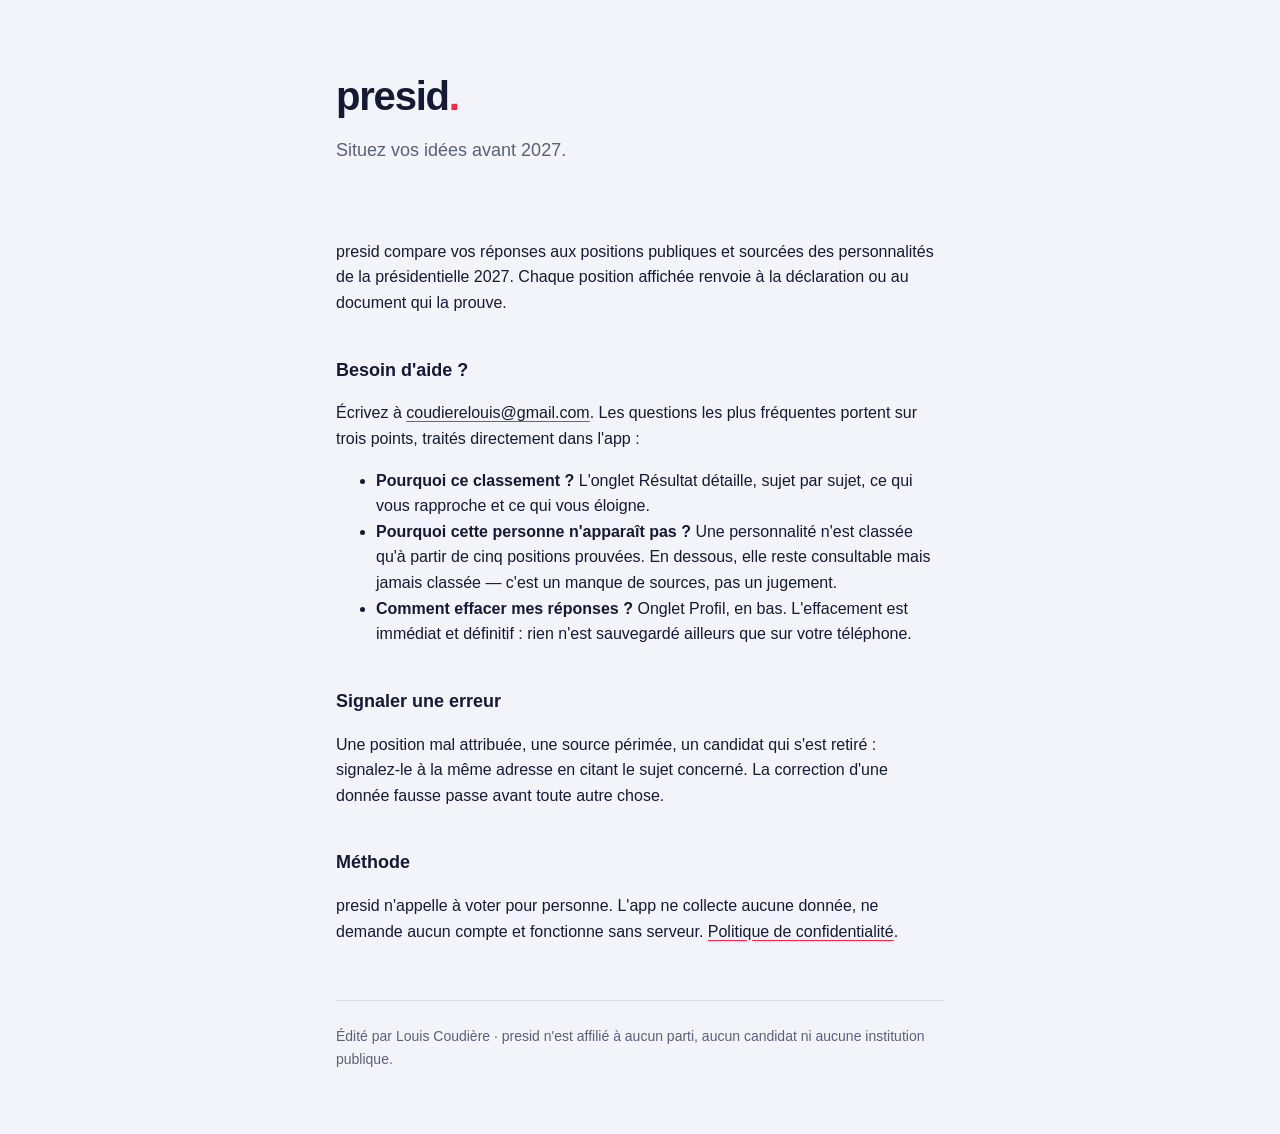
==== index.html @ 57a98f8f "site: page d'assistance et politique de confidentialité de presid" ====
<!doctype html>
<html lang="fr">
<head>
<meta charset="utf-8">
<meta name="viewport" content="width=device-width, initial-scale=1">
<title>presid — assistance</title>
<meta name="description" content="Assistance de l'application presid : situez vos idées avant la présidentielle 2027.">
<style>
  :root { --fond:#F2F4F9; --encre:#141A33; --accent:#FF2447; --gris:#5A6079; }
  * { box-sizing:border-box; }
  body { margin:0; padding:0 1.25rem 4rem; background:var(--fond); color:var(--encre);
         font:16px/1.6 -apple-system,BlinkMacSystemFont,"Segoe UI",Roboto,sans-serif; }
  main { max-width:38rem; margin:0 auto; }
  header { padding:4rem 0 2.5rem; }
  .marque { font-size:2.5rem; font-weight:800; letter-spacing:-.03em; }
  .marque span { color:var(--accent); }
  .accroche { color:var(--gris); font-size:1.125rem; margin-top:.5rem; }
  h2 { font-size:1.125rem; margin:2.5rem 0 .5rem; }
  a { color:var(--encre); text-decoration-color:var(--accent); text-underline-offset:3px; }
  footer { margin-top:3.5rem; padding-top:1.5rem; border-top:1px solid #D8DCE8;
           color:var(--gris); font-size:.875rem; }
  @media (prefers-color-scheme:dark) {
    :root { --fond:#0E1226; --encre:#F2F4F9; --accent:#FF3D5C; --gris:#9AA1BC; }
    footer { border-top-color:#242A45; }
    a { color:var(--encre); }
  }
</style>
</head>
<body>
<main>
  <header>
    <div class="marque">presid<span>.</span></div>
    <p class="accroche">Situez vos idées avant 2027.</p>
  </header>

  <p>presid compare vos réponses aux positions publiques et sourcées des
  personnalités de la présidentielle 2027. Chaque position affichée renvoie à
  la déclaration ou au document qui la prouve.</p>

  <h2>Besoin d'aide ?</h2>
  <p>Écrivez à <a href="mailto:coudierelouis@gmail.com">coudierelouis@gmail.com</a>.
  Les questions les plus fréquentes portent sur trois points, traités
  directement dans l'app :</p>
  <ul>
    <li><strong>Pourquoi ce classement ?</strong> L'onglet Résultat détaille,
      sujet par sujet, ce qui vous rapproche et ce qui vous éloigne.</li>
    <li><strong>Pourquoi cette personne n'apparaît pas ?</strong> Une
      personnalité n'est classée qu'à partir de cinq positions prouvées. En
      dessous, elle reste consultable mais jamais classée — c'est un manque de
      sources, pas un jugement.</li>
    <li><strong>Comment effacer mes réponses ?</strong> Onglet Profil, en bas.
      L'effacement est immédiat et définitif : rien n'est sauvegardé ailleurs
      que sur votre téléphone.</li>
  </ul>

  <h2>Signaler une erreur</h2>
  <p>Une position mal attribuée, une source périmée, un candidat qui s'est
  retiré : signalez-le à la même adresse en citant le sujet concerné. La
  correction d'une donnée fausse passe avant toute autre chose.</p>

  <h2>Méthode</h2>
  <p>presid n'appelle à voter pour personne. L'app ne collecte aucune donnée,
  ne demande aucun compte et fonctionne sans serveur.
  <a href="confidentialite.html">Politique de confidentialité</a>.</p>

  <footer>
    Édité par Louis Coudière · presid n'est affilié à aucun parti, aucun
    candidat ni aucune institution publique.
  </footer>
</main>
</body>
</html>
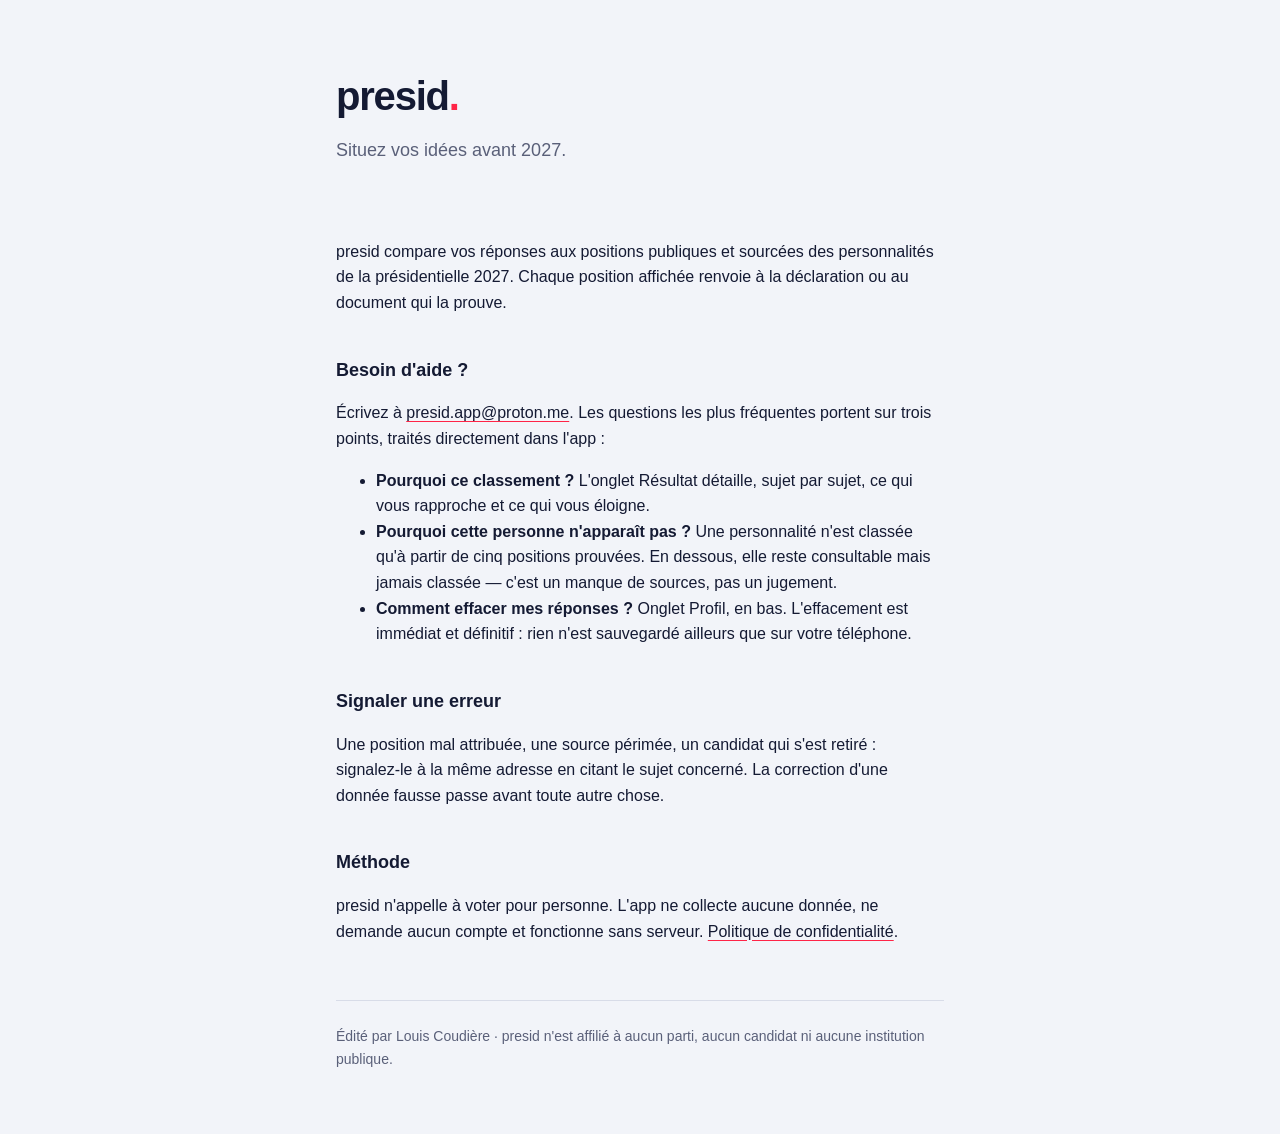
==== commit b22590bb: "site: adresse de contact dédiée" ====
--- a/index.html
+++ b/index.html
@@ -38,7 +38,7 @@
   la déclaration ou au document qui la prouve.</p>
 
   <h2>Besoin d'aide ?</h2>
-  <p>Écrivez à <a href="mailto:coudierelouis@gmail.com">coudierelouis@gmail.com</a>.
+  <p>Écrivez à <a href="mailto:presid.app@proton.me">presid.app@proton.me</a>.
   Les questions les plus fréquentes portent sur trois points, traités
   directement dans l'app :</p>
   <ul>
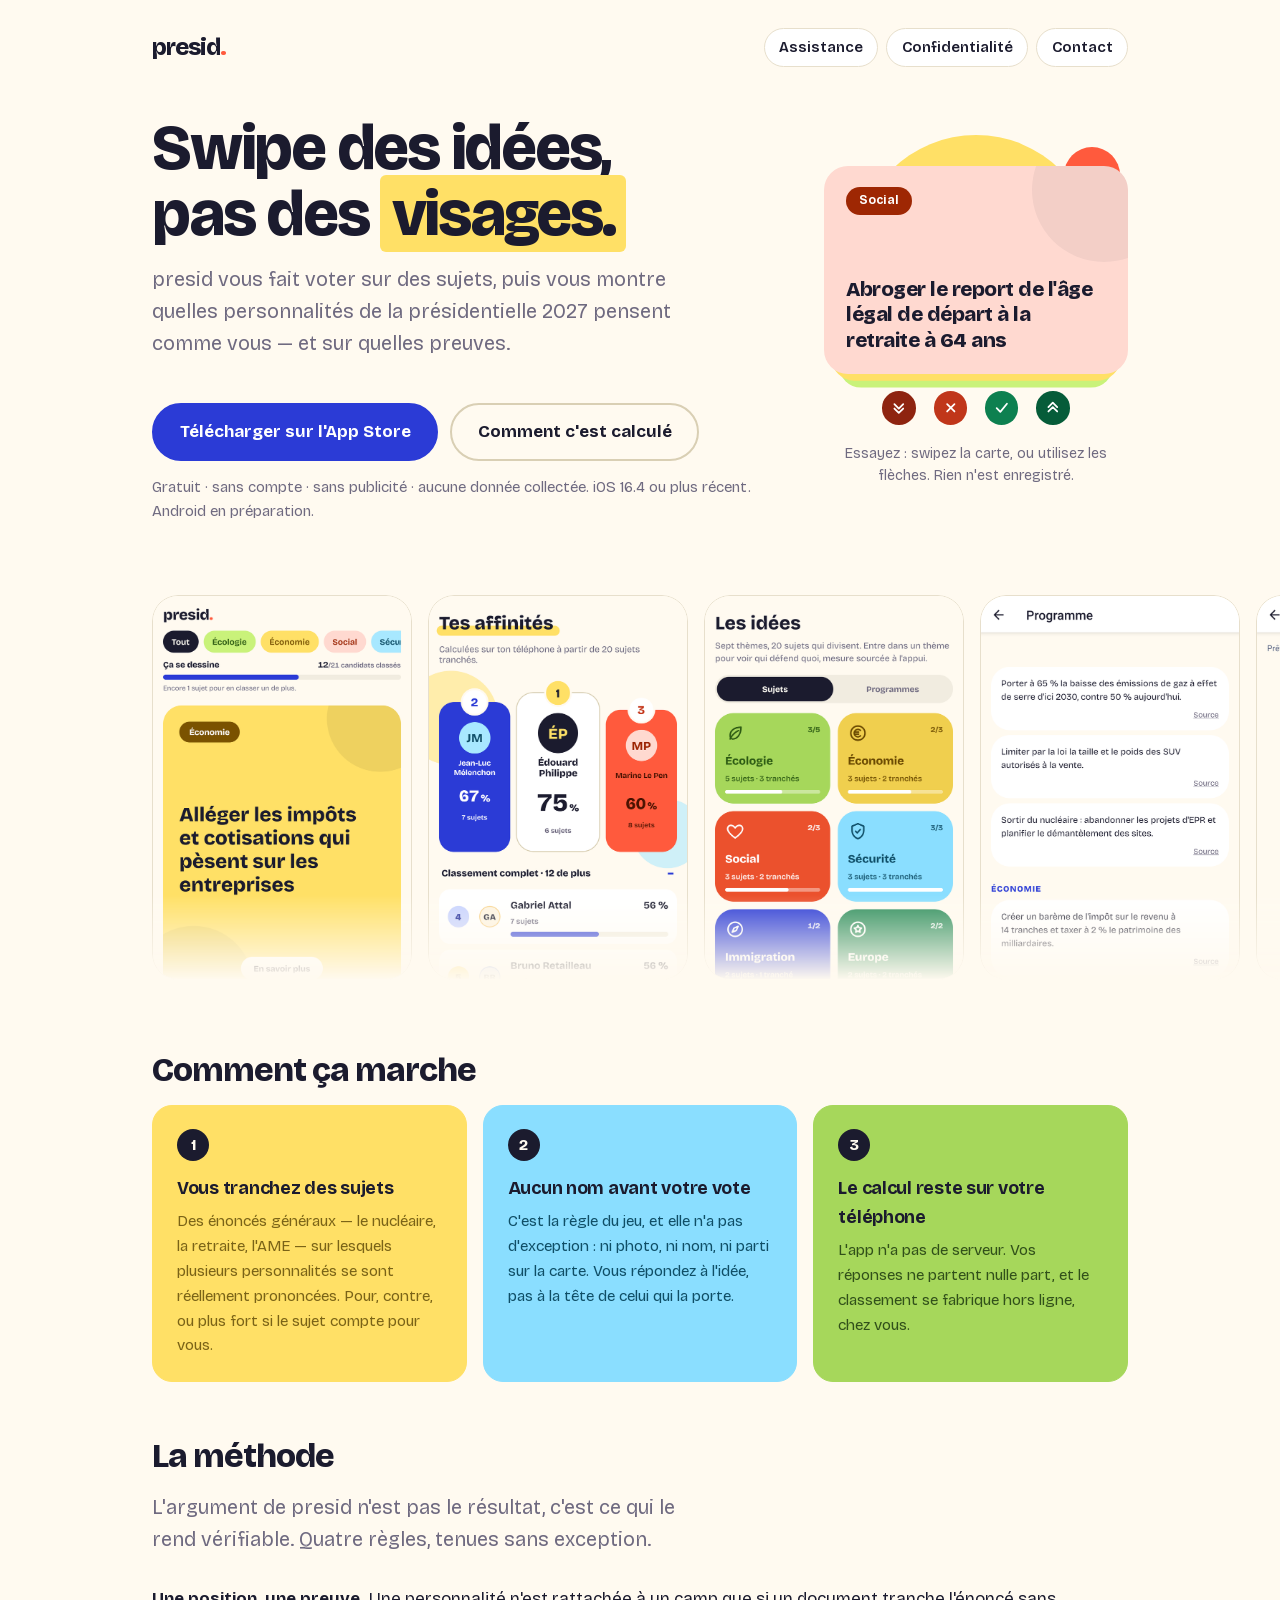
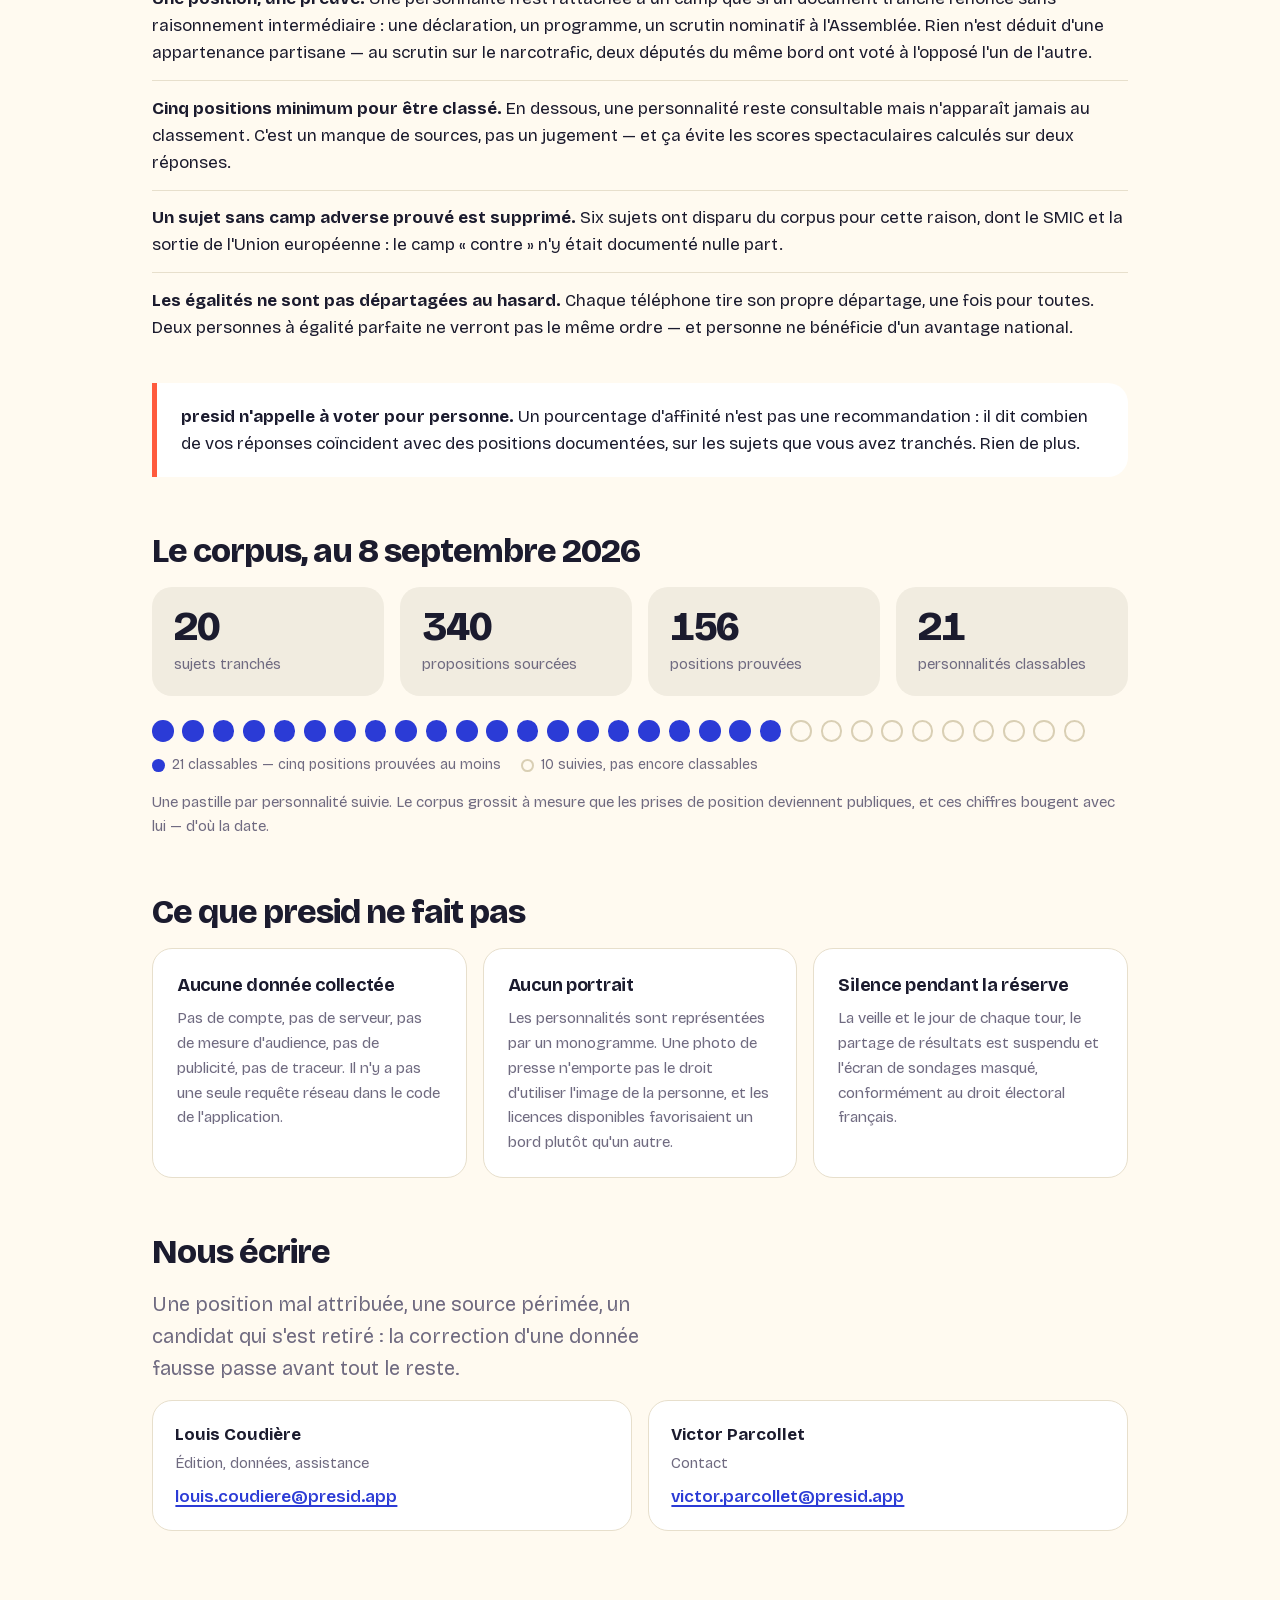
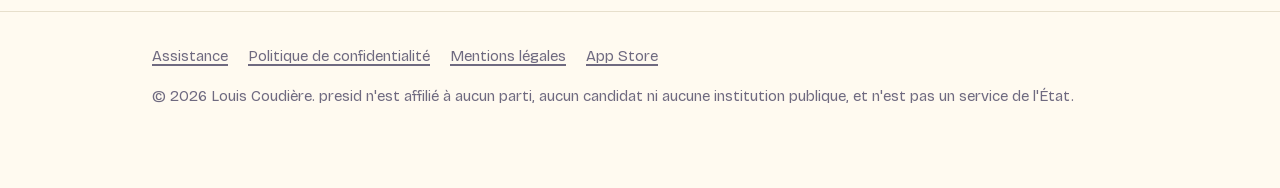
==== commit 0fae6187: "site: presid.app — refonte riso, geste jouable, deux adresses nominatives Le site quitte la page d'a" ====
--- a/index.html
+++ b/index.html
@@ -3,70 +3,258 @@
 <head>
 <meta charset="utf-8">
 <meta name="viewport" content="width=device-width, initial-scale=1">
-<title>presid — assistance</title>
-<meta name="description" content="Assistance de l'application presid : situez vos idées avant la présidentielle 2027.">
-<style>
-  :root { --fond:#F2F4F9; --encre:#141A33; --accent:#FF2447; --gris:#5A6079; }
-  * { box-sizing:border-box; }
-  body { margin:0; padding:0 1.25rem 4rem; background:var(--fond); color:var(--encre);
-         font:16px/1.6 -apple-system,BlinkMacSystemFont,"Segoe UI",Roboto,sans-serif; }
-  main { max-width:38rem; margin:0 auto; }
-  header { padding:4rem 0 2.5rem; }
-  .marque { font-size:2.5rem; font-weight:800; letter-spacing:-.03em; }
-  .marque span { color:var(--accent); }
-  .accroche { color:var(--gris); font-size:1.125rem; margin-top:.5rem; }
-  h2 { font-size:1.125rem; margin:2.5rem 0 .5rem; }
-  a { color:var(--encre); text-decoration-color:var(--accent); text-underline-offset:3px; }
-  footer { margin-top:3.5rem; padding-top:1.5rem; border-top:1px solid #D8DCE8;
-           color:var(--gris); font-size:.875rem; }
-  @media (prefers-color-scheme:dark) {
-    :root { --fond:#0E1226; --encre:#F2F4F9; --accent:#FF3D5C; --gris:#9AA1BC; }
-    footer { border-top-color:#242A45; }
-    a { color:var(--encre); }
+<meta name="color-scheme" content="light">
+<title>presid — situez vos idées avant 2027</title>
+<meta name="description" content="presid compare vos réponses aux positions publiques et sourcées des personnalités de la présidentielle 2027. Aucune donnée collectée, aucun compte, aucun serveur.">
+<link rel="canonical" href="https://presid.app/">
+<link rel="icon" href="images/icone.png" type="image/png">
+<link rel="apple-touch-icon" href="images/icone.png">
+<meta property="og:type" content="website">
+<meta property="og:site_name" content="presid">
+<meta property="og:title" content="presid — situez vos idées avant 2027">
+<meta property="og:description" content="Swipe des idées, pas des visages. Chaque position affichée renvoie au document qui la prouve.">
+<meta property="og:url" content="https://presid.app/">
+<meta property="og:image" content="https://presid.app/images/partage.png">
+<meta name="twitter:card" content="summary_large_image">
+<link rel="stylesheet" href="style.css">
+<script>
+/* Masque les éléments avant la première peinture, pour que la rivière parte de
+   zéro. Filet : si anim.js n'a pas tourné, tout redevient visible au bout
+   d'1,5 s — une page qui ne s'anime pas vaut mieux qu'une page vide. */
+document.documentElement.classList.add('anime');
+setTimeout(function () {
+  if (!document.querySelector('.riviere.coule')) {
+    document.documentElement.classList.remove('anime');
   }
-</style>
+}, 1500);
+</script>
+<script src="anim.js" defer></script>
+<script src="deck.js" defer></script>
 </head>
 <body>
+
+<header class="entete">
+  <div class="enveloppe entete-rangee">
+    <a class="marque" href="index.html">presid<span class="point">.</span></a>
+    <nav class="nav">
+      <a href="assistance.html">Assistance</a>
+      <a href="confidentialite.html">Confidentialité</a>
+      <a href="#contact">Contact</a>
+    </nav>
+  </div>
+</header>
+
 <main>
-  <header>
-    <div class="marque">presid<span>.</span></div>
-    <p class="accroche">Situez vos idées avant 2027.</p>
-  </header>
-
-  <p>presid compare vos réponses aux positions publiques et sourcées des
-  personnalités de la présidentielle 2027. Chaque position affichée renvoie à
-  la déclaration ou au document qui la prouve.</p>
-
-  <h2>Besoin d'aide ?</h2>
-  <p>Écrivez à <a href="mailto:presid.app@proton.me">presid.app@proton.me</a>.
-  Les questions les plus fréquentes portent sur trois points, traités
-  directement dans l'app :</p>
-  <ul>
-    <li><strong>Pourquoi ce classement ?</strong> L'onglet Résultat détaille,
-      sujet par sujet, ce qui vous rapproche et ce qui vous éloigne.</li>
-    <li><strong>Pourquoi cette personne n'apparaît pas ?</strong> Une
-      personnalité n'est classée qu'à partir de cinq positions prouvées. En
-      dessous, elle reste consultable mais jamais classée — c'est un manque de
-      sources, pas un jugement.</li>
-    <li><strong>Comment effacer mes réponses ?</strong> Onglet Profil, en bas.
-      L'effacement est immédiat et définitif : rien n'est sauvegardé ailleurs
-      que sur votre téléphone.</li>
-  </ul>
-
-  <h2>Signaler une erreur</h2>
-  <p>Une position mal attribuée, une source périmée, un candidat qui s'est
-  retiré : signalez-le à la même adresse en citant le sujet concerné. La
-  correction d'une donnée fausse passe avant toute autre chose.</p>
-
-  <h2>Méthode</h2>
-  <p>presid n'appelle à voter pour personne. L'app ne collecte aucune donnée,
-  ne demande aucun compte et fonctionne sans serveur.
-  <a href="confidentialite.html">Politique de confidentialité</a>.</p>
-
-  <footer>
-    Édité par Louis Coudière · presid n'est affilié à aucun parti, aucun
-    candidat ni aucune institution publique.
-  </footer>
+
+  <section class="enveloppe hero riviere">
+    <div class="confettis" aria-hidden="true"><i></i><i></i><i></i><i></i></div>
+    <h1>Swipe des idées,<br>pas des <span class="surligne">visages.</span></h1>
+    <p class="chapo">presid vous fait voter sur des sujets, puis vous montre
+      quelles personnalités de la présidentielle 2027 pensent comme vous — et
+      sur quelles preuves.</p>
+    <div class="actions">
+      <a class="bouton" href="https://apps.apple.com/fr/app/id6800288453">Télécharger sur l'App&nbsp;Store</a>
+      <a class="bouton fantome" href="#methode">Comment c'est calculé</a>
+    </div>
+    <p class="sous-bouton">Gratuit · sans compte · sans publicité · aucune donnée collectée.
+      iOS&nbsp;16.4 ou plus récent. Android en préparation.</p>
+    <div class="deck">
+      <div class="pile" role="group" aria-label="Un sujet à trancher" aria-describedby="mode-emploi-deck" tabindex="0">
+        <article class="sujet social"><span class="theme">Social</span><p>Abroger le report de l&#x27;âge légal de départ à la retraite à 64 ans</p></article>
+        <article class="sujet economie"><span class="theme">Économie</span><p>Alléger les impôts et cotisations qui pèsent sur les entreprises</p></article>
+        <article class="sujet ecologie"><span class="theme">Écologie</span><p>Contraindre les transports les plus polluants, quitte à les renchérir ou les interdire</p></article>
+        <article class="sujet securite"><span class="theme">Sécurité</span><p>Renforcer les moyens de la police, de la justice et des prisons</p></article>
+        <article class="sujet economie"><span class="theme">Économie</span><p>Faire payer davantage les plus grandes fortunes et les plus hauts revenus</p></article>
+        <article class="sujet immigration"><span class="theme">Immigration</span><p>Limiter strictement l&#x27;entrée de nouveaux immigrants sur le territoire français</p></article>
+        <article class="sujet institutions"><span class="theme">Institutions</span><p>Permettre à des citoyens de déclencher eux-mêmes un référendum, sans passer par le Parlement</p></article>
+        <article class="sujet social"><span class="theme">Social</span><p>Autoriser une aide médicale à mourir pour les malades en fin de vie</p></article>
+      </div>
+      <div class="votes">
+        <button type="button" class="deteste" data-vote="deteste" aria-label="Je déteste"><svg viewBox="0 0 24 24" aria-hidden="true"><path d="M6 7l6 6 6-6M6 13l6 6 6-6"/></svg></button>
+        <button type="button" class="contre" data-vote="contre" aria-label="Contre"><svg viewBox="0 0 24 24" aria-hidden="true"><path d="M7 7l10 10M17 7L7 17"/></svg></button>
+        <button type="button" class="pour" data-vote="pour" aria-label="Pour"><svg viewBox="0 0 24 24" aria-hidden="true"><path d="M5 12.5l5 5 9-11"/></svg></button>
+        <button type="button" class="adore" data-vote="adore" aria-label="J'adore"><svg viewBox="0 0 24 24" aria-hidden="true"><path d="M6 17l6-6 6 6M6 11l6-6 6 6"/></svg></button>
+      </div>
+      <p class="essai" id="mode-emploi-deck">Essayez : swipez la carte, ou utilisez les flèches. Rien n'est enregistré.</p>
+    </div>
+  </section>
+
+  <div class="captures riviere" aria-label="Aperçus de l'application">
+    <div class="capture-flot"><div class="capture"><img src="images/01_geste.png" width="720" height="1069" alt="Un sujet à trancher : alléger les impôts et cotisations qui pèsent sur les entreprises. Aucun nom de personnalité sur la carte." loading="lazy"></div></div>
+    <div class="capture-flot"><div class="capture"><img src="images/02_resultat.png" width="720" height="1069" alt="Le podium des affinités, en pourcentages, et le classement complet." loading="lazy"></div></div>
+    <div class="capture-flot"><div class="capture"><img src="images/04_corpus.png" width="720" height="1069" alt="L'onglet Sujets : sept thèmes, vingt sujets qui divisent." loading="lazy"></div></div>
+    <div class="capture-flot"><div class="capture"><img src="images/05_sources_2.png" width="720" height="1069" alt="L'écran Programme : chaque mesure d'une personnalité, avec le lien vers la source qui la prouve." loading="lazy"></div></div>
+    <div class="capture-flot"><div class="capture"><img src="images/03_carte.png" width="720" height="1069" alt="La carte à partager : où l'on siégerait à l'Assemblée." loading="lazy"></div></div>
+  </div>
+
+  <section class="enveloppe riviere">
+    <h2>Comment ça marche</h2>
+    <div class="grille">
+      <div class="carte jaune">
+        <div class="numero">1</div>
+        <h3>Vous tranchez des sujets</h3>
+        <p>Des énoncés généraux — le nucléaire, la retraite, l'AME —
+          sur lesquels plusieurs personnalités se sont réellement prononcées.
+          Pour, contre, ou plus fort si le sujet compte pour vous.</p>
+      </div>
+      <div class="carte ciel">
+        <div class="numero">2</div>
+        <h3>Aucun nom avant votre vote</h3>
+        <p>C'est la règle du jeu, et elle n'a pas d'exception : ni photo, ni
+          nom, ni parti sur la carte. Vous répondez à l'idée, pas à la tête
+          de celui qui la porte.</p>
+      </div>
+      <div class="carte vert">
+        <div class="numero">3</div>
+        <h3>Le calcul reste sur votre téléphone</h3>
+        <p>L'app n'a pas de serveur. Vos réponses ne partent nulle part, et
+          le classement se fabrique hors ligne, chez vous.</p>
+      </div>
+    </div>
+  </section>
+
+  <section class="enveloppe riviere" id="methode">
+    <h2>La méthode</h2>
+    <p class="chapo">L'argument de presid n'est pas le résultat, c'est ce qui
+      le rend vérifiable. Quatre règles, tenues sans exception.</p>
+
+    <ul class="liste">
+      <li><strong>Une position, une preuve.</strong> Une personnalité n'est
+        rattachée à un camp que si un document tranche l'énoncé sans
+        raisonnement intermédiaire : une déclaration, un programme, un scrutin
+        nominatif à l'Assemblée. Rien n'est déduit d'une appartenance
+        partisane — au scrutin sur le narcotrafic, deux députés du même bord
+        ont voté à l'opposé l'un de l'autre.</li>
+      <li><strong>Cinq positions minimum pour être classé.</strong> En dessous,
+        une personnalité reste consultable mais n'apparaît jamais au
+        classement. C'est un manque de sources, pas un jugement — et ça évite
+        les scores spectaculaires calculés sur deux réponses.</li>
+      <li><strong>Un sujet sans camp adverse prouvé est supprimé.</strong> Six
+        sujets ont disparu du corpus pour cette raison, dont le SMIC et la
+        sortie de l'Union européenne : le camp « contre » n'y était documenté
+        nulle part.</li>
+      <li><strong>Les égalités ne sont pas départagées au hasard.</strong>
+        Chaque téléphone tire son propre départage, une fois pour toutes. Deux
+        personnes à égalité parfaite ne verront pas le même ordre — et
+        personne ne bénéficie d'un avantage national.</li>
+    </ul>
+
+    <div class="encart">
+      <p><strong>presid n'appelle à voter pour personne.</strong> Un
+        pourcentage d'affinité n'est pas une recommandation : il dit combien de
+        vos réponses coïncident avec des positions documentées, sur les sujets
+        que vous avez tranchés. Rien de plus.</p>
+    </div>
+  </section>
+
+  <section class="enveloppe riviere">
+    <h2>Le corpus, au 8 septembre 2026</h2>
+    <div class="chiffres">
+      <div class="chiffre"><div class="valeur" data-compte="20">20</div><div class="libelle">sujets tranchés</div></div>
+      <div class="chiffre"><div class="valeur" data-compte="341">341</div><div class="libelle">propositions sourcées</div></div>
+      <div class="chiffre"><div class="valeur" data-compte="156">156</div><div class="libelle">positions prouvées</div></div>
+      <div class="chiffre"><div class="valeur" data-compte="21">21</div><div class="libelle">personnalités classables</div></div>
+    </div>
+    <div class="pastilles" aria-hidden="true">
+      <span class="pastille" style="--i:0"></span>
+      <span class="pastille" style="--i:1"></span>
+      <span class="pastille" style="--i:2"></span>
+      <span class="pastille" style="--i:3"></span>
+      <span class="pastille" style="--i:4"></span>
+      <span class="pastille" style="--i:5"></span>
+      <span class="pastille" style="--i:6"></span>
+      <span class="pastille" style="--i:7"></span>
+      <span class="pastille" style="--i:8"></span>
+      <span class="pastille" style="--i:9"></span>
+      <span class="pastille" style="--i:10"></span>
+      <span class="pastille" style="--i:11"></span>
+      <span class="pastille" style="--i:12"></span>
+      <span class="pastille" style="--i:13"></span>
+      <span class="pastille" style="--i:14"></span>
+      <span class="pastille" style="--i:15"></span>
+      <span class="pastille" style="--i:16"></span>
+      <span class="pastille" style="--i:17"></span>
+      <span class="pastille" style="--i:18"></span>
+      <span class="pastille" style="--i:19"></span>
+      <span class="pastille" style="--i:20"></span>
+      <span class="pastille sous-seuil" style="--i:21"></span>
+      <span class="pastille sous-seuil" style="--i:22"></span>
+      <span class="pastille sous-seuil" style="--i:23"></span>
+      <span class="pastille sous-seuil" style="--i:24"></span>
+      <span class="pastille sous-seuil" style="--i:25"></span>
+      <span class="pastille sous-seuil" style="--i:26"></span>
+      <span class="pastille sous-seuil" style="--i:27"></span>
+      <span class="pastille sous-seuil" style="--i:28"></span>
+      <span class="pastille sous-seuil" style="--i:29"></span>
+      <span class="pastille sous-seuil" style="--i:30"></span>
+    </div>
+    <div class="legende">
+      <span><i></i> 21 classables — cinq positions prouvées au moins</span>
+      <span><i class="vide"></i> 10 suivies, pas encore classables</span>
+    </div>
+    <p class="sous-bouton">Une pastille par personnalité suivie. Le corpus
+      grossit à mesure que les prises de position deviennent publiques, et ces
+      chiffres bougent avec lui — d'où la date.</p>
+  </section>
+
+  <section class="enveloppe riviere">
+    <h2>Ce que presid ne fait pas</h2>
+    <div class="grille">
+      <div class="carte">
+        <h3>Aucune donnée collectée</h3>
+        <p>Pas de compte, pas de serveur, pas de mesure d'audience, pas de
+          publicité, pas de traceur. Il n'y a pas une seule requête réseau dans
+          le code de l'application.</p>
+      </div>
+      <div class="carte">
+        <h3>Aucun portrait</h3>
+        <p>Les personnalités sont représentées par un monogramme. Une photo de
+          presse n'emporte pas le droit d'utiliser l'image de la personne, et
+          les licences disponibles favorisaient un bord plutôt qu'un autre.</p>
+      </div>
+      <div class="carte">
+        <h3>Silence pendant la réserve</h3>
+        <p>La veille et le jour de chaque tour, le partage de résultats est
+          suspendu et l'écran de sondages masqué, conformément au droit
+          électoral français.</p>
+      </div>
+    </div>
+  </section>
+
+  <section class="enveloppe riviere" id="contact">
+    <h2>Nous écrire</h2>
+    <p class="chapo">Une position mal attribuée, une source périmée, un
+      candidat qui s'est retiré : la correction d'une donnée fausse passe avant
+      tout le reste.</p>
+    <div class="contacts">
+      <div class="contact">
+        <div class="nom">Louis Coudière</div>
+        <p class="sous-bouton" style="margin:.15rem 0 .5rem">Édition, données, assistance</p>
+        <a href="mailto:louis.coudiere@presid.app">louis.coudiere@presid.app</a>
+      </div>
+      <div class="contact">
+        <div class="nom">Victor Parcollet</div>
+        <p class="sous-bouton" style="margin:.15rem 0 .5rem">Contact</p>
+        <a href="mailto:victor.parcollet@presid.app">victor.parcollet@presid.app</a>
+      </div>
+    </div>
+  </section>
+
 </main>
+
+<footer class="pied">
+  <div class="enveloppe">
+    <div class="liens">
+      <a href="assistance.html">Assistance</a>
+      <a href="confidentialite.html">Politique de confidentialité</a>
+      <a href="mentions-legales.html">Mentions légales</a>
+      <a href="https://apps.apple.com/fr/app/id6800288453">App Store</a>
+    </div>
+    <p>© 2026 Louis Coudière. presid n'est affilié à aucun parti, aucun
+      candidat ni aucune institution publique, et n'est pas un service de
+      l'État.</p>
+  </div>
+</footer>
+
 </body>
 </html>
--- a/style.css
+++ b/style.css
@@ -0,0 +1,470 @@
+/* Bricolage Grotesque (SIL Open Font License 1.1) — hébergée ici :
+   aucune requête vers un tiers depuis presid.app. */
+
+@font-face {
+  font-family: 'Bricolage Grotesque';
+  font-style: normal;
+  font-weight: 400 800;
+  font-stretch: 100%;
+  font-display: swap;
+  src: url(fonts/bricolage-latin-ext.woff2) format('woff2');
+  unicode-range: U+0100-02BA, U+02BD-02C5, U+02C7-02CC, U+02CE-02D7, U+02DD-02FF, U+0304, U+0308, U+0329, U+1D00-1DBF, U+1E00-1E9F, U+1EF2-1EFF, U+2020, U+20A0-20AB, U+20AD-20C0, U+2113, U+2C60-2C7F, U+A720-A7FF;
+}
+@font-face {
+  font-family: 'Bricolage Grotesque';
+  font-style: normal;
+  font-weight: 400 800;
+  font-stretch: 100%;
+  font-display: swap;
+  src: url(fonts/bricolage-latin.woff2) format('woff2');
+  unicode-range: U+0000-00FF, U+0131, U+0152-0153, U+02BB-02BC, U+02C6, U+02DA, U+02DC, U+0304, U+0308, U+0329, U+2000-206F, U+20AC, U+2122, U+2191, U+2193, U+2212, U+2215, U+FEFF, U+FFFD;
+}
+/* presid.app — direction « 2c Riso confetti », alignée sur src/lib/theme.ts de l'app.
+   Fond crème, aplats saturés, zéro ombre : la hiérarchie vient de la couleur et
+   de la taille. Ne jamais utiliser la palette de l'État (#000091 / #E1000F). */
+
+:root {
+  --creme:#FFFAF0;
+  --surface:#FFFFFF;
+  --creux:#F1ECE0;
+  --bord:#E7DFCC;
+  --bord-fort:#D9CFB4;
+  --encre:#1B1B2E;
+  --encre-2:#6F6A80;
+  --encre-3:#8D86A8;
+  --bleu:#2B3BD6;
+  --bleu-profond:#1A2699;
+  --rouge:#FF5A3D;
+  --rouge-profond:#C33417;
+  --jaune:#FFE066;
+  --sur-jaune:#7A6317;
+  --vert:#0D8050;
+  --vert-clair:#A6D75B;
+  --ciel:#8ADEFF;
+  --sable:#E9E2D0;
+  --or:#F0CF4E;
+  --r:20px;
+  --r-pilule:999px;
+}
+
+*,*::before,*::after{box-sizing:border-box;}
+
+html{ -webkit-text-size-adjust:100%; scroll-behavior:smooth; }
+
+body{
+  margin:0;
+  background:var(--creme);
+  color:var(--encre);
+  font-family:"Bricolage Grotesque",-apple-system,BlinkMacSystemFont,"Segoe UI",Roboto,sans-serif;
+  font-size:17px;
+  line-height:1.6;
+  font-optical-sizing:auto;
+  -webkit-font-smoothing:antialiased;
+}
+
+.enveloppe{ max-width:64rem; margin:0 auto; padding:0 1.5rem; }
+.etroit{ max-width:42rem; }
+
+/* ---------- en-tête ---------- */
+.entete{ padding:1.75rem 0 0; }
+.entete-rangee{ display:flex; align-items:center; justify-content:space-between; gap:1rem; flex-wrap:wrap; }
+.marque{ font-size:1.5rem; font-weight:800; letter-spacing:-.04em; text-decoration:none; color:var(--encre); }
+.marque .point{ color:var(--rouge); }
+.nav{ display:flex; gap:.5rem; flex-wrap:wrap; }
+.nav a{
+  font-size:.9375rem; font-weight:600; text-decoration:none; color:var(--encre);
+  background:var(--surface); border:1px solid var(--bord);
+  padding:.4rem .9rem; border-radius:var(--r-pilule);
+}
+.nav a:hover{ background:var(--jaune); border-color:var(--jaune); }
+.nav a[aria-current="page"]{ background:var(--encre); color:var(--creme); border-color:var(--encre); }
+
+/* ---------- titres ---------- */
+h1{ font-size:clamp(2.4rem,7vw,4rem); line-height:1.03; letter-spacing:-.035em; font-weight:800; margin:0 0 1rem; }
+h2{ font-size:clamp(1.5rem,3.6vw,2.1rem); line-height:1.12; letter-spacing:-.03em; font-weight:800; margin:3.5rem 0 1rem; }
+h3{ font-size:1.125rem; font-weight:700; letter-spacing:-.015em; margin:0 0 .4rem; }
+p{ margin:0 0 1rem; }
+.chapo{ font-size:clamp(1.0625rem,2.2vw,1.25rem); color:var(--encre-2); max-width:34rem; }
+.surligne{ background:var(--jaune); padding:0 .18em; border-radius:6px; box-decoration-break:clone; -webkit-box-decoration-break:clone; }
+
+a{ color:var(--bleu); text-underline-offset:3px; text-decoration-thickness:2px; }
+a:hover{ color:var(--bleu-profond); }
+
+/* ---------- boutons ---------- */
+.bouton{
+  display:inline-flex; align-items:center; gap:.5rem;
+  background:var(--bleu); color:#fff; font-weight:700; font-size:1.0625rem;
+  padding:.85rem 1.6rem; border-radius:var(--r-pilule); text-decoration:none;
+  border:2px solid var(--bleu);
+}
+.bouton:hover{ background:var(--bleu-profond); border-color:var(--bleu-profond); color:#fff; }
+.bouton.fantome{ background:transparent; color:var(--encre); border-color:var(--bord-fort); }
+.bouton.fantome:hover{ background:var(--jaune); border-color:var(--jaune); color:var(--encre); }
+.sous-bouton{ font-size:.9375rem; color:var(--encre-2); margin-top:.85rem; }
+
+/* ---------- héro ---------- */
+.hero{ padding-top:3rem; padding-bottom:1rem; }   /* jamais `padding` en raccourci : il écraserait celui de .enveloppe */
+.actions{ display:flex; gap:.75rem; flex-wrap:wrap; align-items:center; margin-top:1.75rem; }
+
+/* ---------- captures ---------- */
+.captures{
+  display:flex; gap:1rem; overflow-x:auto; padding:2.5rem 1.5rem 1rem;
+  /* la bande déborde à droite, mais son premier bord s'aligne sur la colonne de texte */
+  padding-left:max(1.5rem, calc((100% - 64rem) / 2 + 1.5rem));
+  scroll-snap-type:x mandatory; -webkit-overflow-scrolling:touch;
+  scrollbar-width:none;
+}
+.captures::-webkit-scrollbar{ display:none; }
+.capture{
+  width:100%;
+  border-radius:26px; overflow:hidden; border:1px solid var(--bord);
+  background:var(--surface);
+  -webkit-mask-image:linear-gradient(to bottom,#000 78%,transparent 100%);
+  mask-image:linear-gradient(to bottom,#000 78%,transparent 100%);
+}
+.capture img{ display:block; width:100%; height:auto; }
+
+/* ---------- grilles de cartes ---------- */
+.grille{ display:grid; gap:1rem; grid-template-columns:repeat(auto-fit,minmax(15rem,1fr)); }
+.carte{ background:var(--surface); border:1px solid var(--bord); border-radius:var(--r); padding:1.4rem 1.5rem; }
+.carte p{ margin:0; color:var(--encre-2); font-size:.9688rem; }
+.carte.jaune{ background:var(--jaune); border-color:var(--jaune); }
+.carte.jaune p{ color:var(--sur-jaune); }
+.carte.vert{ background:var(--vert-clair); border-color:var(--vert-clair); }
+.carte.vert p{ color:#31501A; }
+.carte.ciel{ background:var(--ciel); border-color:var(--ciel); }
+.carte.ciel p{ color:#0F4E66; }
+.carte.sable{ background:var(--sable); border-color:var(--sable); }
+.carte.sable p{ color:#5F5844; }
+.carte.or{ background:var(--or); border-color:var(--or); }
+.carte.or p{ color:#6A5411; }
+
+.numero{
+  display:inline-flex; align-items:center; justify-content:center;
+  width:2rem; height:2rem; border-radius:var(--r-pilule);
+  background:var(--encre); color:var(--creme);
+  font-weight:800; font-size:.9375rem; margin-bottom:.85rem;
+}
+
+/* ---------- chiffres ---------- */
+.chiffres{ display:grid; gap:1rem; grid-template-columns:repeat(auto-fit,minmax(10rem,1fr)); }
+.chiffre{ background:var(--creux); border-radius:var(--r); padding:1.25rem 1.4rem; }
+.chiffre .valeur{ font-size:2.5rem; font-weight:800; letter-spacing:-.04em; line-height:1; }
+.chiffre .libelle{ font-size:.9375rem; color:var(--encre-2); margin-top:.35rem; }
+
+/* ---------- encart ---------- */
+.encart{ background:var(--surface); border-left:5px solid var(--rouge); border-radius:0 var(--r) var(--r) 0; padding:1.25rem 1.5rem; margin:1.75rem 0; }
+.encart p:last-child{ margin-bottom:0; }
+
+/* ---------- listes ---------- */
+ul.liste{ list-style:none; padding:0; margin:0; }
+ul.liste li{ padding:.85rem 0; border-bottom:1px solid var(--bord); }
+ul.liste li:last-child{ border-bottom:0; }
+
+/* ---------- contact ---------- */
+.contacts{ display:grid; gap:1rem; grid-template-columns:repeat(auto-fit,minmax(16rem,1fr)); }
+.contact{ background:var(--surface); border:1px solid var(--bord); border-radius:var(--r); padding:1.25rem 1.4rem; }
+.contact .nom{ font-weight:700; }
+.contact a{ font-weight:600; word-break:break-word; }
+
+/* ---------- pied ---------- */
+.pied{ margin-top:5rem; border-top:1px solid var(--bord); padding:2rem 0 4rem; color:var(--encre-2); font-size:.9375rem; }
+.pied a{ color:var(--encre-2); }
+.pied .liens{ display:flex; gap:1.25rem; flex-wrap:wrap; margin-bottom:1rem; }
+
+/* ---------- pages de texte ---------- */
+.texte h2{ font-size:1.25rem; margin:2.5rem 0 .5rem; }
+.texte p, .texte li{ color:var(--encre); }
+.date{ color:var(--encre-2); font-size:.9375rem; }
+
+@media (prefers-reduced-motion:reduce){ html{ scroll-behavior:auto; } }
+
+/* Champ légal non renseigné : visible exprès, pour qu'il ne parte pas en ligne inaperçu. */
+.acompleter{ background:var(--jaune); color:var(--sur-jaune); font-weight:700; padding:0 .35em; border-radius:6px; }
+
+/* ============================================================
+   LA RIVIÈRE
+   Reprise à l'identique du dépli de l'app (src/components/CarteSection.tsx) :
+   -10 px et scaleY 0,9 depuis le BORD HAUT, 280 ms, courbe décélérée,
+   70 ms de décalage par rang. Aucun ressort : « je voulais un truc qui se
+   déplie de haut en bas, pas en vibreur » (Louis, 15/08/2026).
+   Le rang est posé par anim.js ; le HTML reste lisible sans JavaScript.
+   ============================================================ */
+
+@keyframes depli {
+  from { opacity:0; transform:translateY(-10px) scaleY(.9); }
+  to   { opacity:1; transform:none; }
+}
+
+/* Ce qui coule : les enfants directs d'une rivière, et les cartes des
+   conteneurs qui, eux, ne sont qu'un support de mise en page. */
+html.anime .riviere:not(.coule) > *,
+html.anime .riviere:not(.coule) > .grille > *,
+html.anime .riviere:not(.coule) > .chiffres > *,
+html.anime .riviere:not(.coule) > .contacts > *,
+html.anime .riviere:not(.coule) > .liste > li {
+  opacity:0;
+}
+html.anime .riviere > *,
+html.anime .riviere > .grille > *,
+html.anime .riviere > .chiffres > *,
+html.anime .riviere > .contacts > *,
+html.anime .riviere > .liste > li { transform-origin:top; }
+html.anime .riviere > .grille,
+html.anime .riviere > .chiffres,
+html.anime .riviere > .contacts,
+html.anime .riviere > .liste { opacity:1; }
+
+html.anime .riviere.coule > *,
+html.anime .riviere.coule > .grille > *,
+html.anime .riviere.coule > .chiffres > *,
+html.anime .riviere.coule > .contacts > *,
+html.anime .riviere.coule > .liste > li {
+  animation:depli 280ms cubic-bezier(.215,.61,.355,1) backwards;
+  animation-delay:calc(var(--rang,0) * 70ms);
+}
+html.anime .riviere.coule > .grille,
+html.anime .riviere.coule > .chiffres,
+html.anime .riviere.coule > .contacts,
+html.anime .riviere.coule > .liste { animation:none; }
+
+/* Le surlignage jaune se pose au pinceau, après le dépli du titre. */
+.surligne{
+  background:none;
+  background-image:linear-gradient(var(--jaune),var(--jaune));
+  background-repeat:no-repeat;
+  background-position:left center;
+  background-size:100% 100%;
+}
+html.anime .riviere .surligne{ background-size:0% 100%; }
+html.anime .riviere.coule .surligne{
+  background-size:100% 100%;
+  transition:background-size 520ms cubic-bezier(.215,.61,.355,1) 300ms;
+}
+
+/* Les chiffres se comptent : chasse fixe, sinon la largeur tressaute. */
+.chiffre .valeur{ font-variant-numeric:tabular-nums; }
+
+/* Mouvement réduit : tout est là, tout de suite. */
+@media (prefers-reduced-motion:reduce){
+  html.anime .riviere:not(.coule) > *,
+  html.anime .riviere:not(.coule) > .grille > *,
+  html.anime .riviere:not(.coule) > .chiffres > *,
+  html.anime .riviere:not(.coule) > .contacts > *,
+  html.anime .riviere:not(.coule) > .liste > li { opacity:1; }
+  html.anime .riviere.coule > *,
+  html.anime .riviere.coule > .grille > *,
+  html.anime .riviere.coule > .chiffres > *,
+  html.anime .riviere.coule > .contacts > *,
+  html.anime .riviere.coule > .liste > li { animation:none; }
+  html.anime .riviere .surligne{ background-size:100% 100%; transition:none; }
+}
+
+/* ============================================================
+   LES QUATRE AUTRES MOUVEMENTS
+   Transposition riso de ce que faisait le site de Velk : des aplats qui
+   dérivent, un objet qui flotte, un point qui bat, des cartes qui se
+   soulèvent. Velk s'appuyait sur des ombres portées et des halos — la DA riso
+   les interdit, donc tout passe ici par la couleur, l'échelle et le calage.
+   ============================================================ */
+
+/* --- 1. Les confettis qui dérivent -------------------------------------
+   L'équivalent de l'« aurora » de Velk, mais en riso : des aplats NETS, pas
+   des halos flous, et `mix-blend-mode: multiply` — c'est exactement ce que
+   fait une riso quand deux passages de couleur se recouvrent. */
+.hero{ position:relative; isolation:isolate; }
+.confettis{
+  position:absolute; inset:0; z-index:-1;
+  overflow:hidden; pointer-events:none;
+}
+.confettis i{
+  position:absolute; display:block; border-radius:50%;
+  mix-blend-mode:multiply;
+  animation:derive 22s ease-in-out infinite alternate;
+}
+/* Calage : aucun aplat ne franchit la colonne de texte, et aucun ne se fait
+   couper à plat en haut — un cercle tranché net par un bord invisible passe
+   pour un bug d'affichage, pas pour un parti pris. Seul le bord droit de
+   l'écran a le droit de les rogner. */
+.confettis{ opacity:.7; }
+/* Tout reste DANS la colonne : `.confettis` épouse `.enveloppe`, donc un aplat
+   qui déborderait à droite se ferait trancher net par le bord de la colonne,
+   ce qui se lit comme un bug. La marge de 1,5 rem absorbe aussi le
+   grossissement de la dérive. */
+.confettis i:nth-child(1){ width:15rem;  height:15rem;  right:2rem;    top:1.25rem; background:var(--jaune);      animation-duration:24s; }
+.confettis i:nth-child(2){ width:5rem;   height:5rem;   right:15rem;   top:13.5rem; background:var(--vert-clair); animation-duration:27s; animation-delay:-11s; }
+.confettis i:nth-child(3){ width:3.5rem; height:3.5rem; right:.5rem;   top:2rem;    background:var(--rouge);      animation-duration:21s; animation-delay:-3s; }
+/* Le quatrième aplat a été retiré quand le deck a pris la place : quatre
+   cercles derrière une pile de cartes, ça devenait un fond d'écran. */
+.confettis i:nth-child(4){ display:none; }
+@keyframes derive{ to{ transform:translate(-1.6rem,1.2rem) scale(1.06); } }
+
+/* Sous 60rem la colonne de texte occupe toute la largeur : les aplats
+   passeraient sous les mots. On les efface plutôt que de les délaver. */
+@media (max-width:60rem){ .confettis{ display:none; } }
+
+/* --- 2. Le point de la marque, qui bat --------------------------------
+   Velk avait une pastille « live » sur son bouton. Ici c'est le point du
+   wordmark : le seul endroit où la marque a déjà un battement. */
+.marque .point{ display:inline-block; animation:battement 2.8s ease-in-out infinite; }
+@keyframes battement{ 50%{ opacity:.45; transform:scale(.78); } }
+
+/* --- 3. Les captures qui flottent -------------------------------------
+   Le téléphone de Velk flottait sur 7 s. Ici il y en a cinq : chacune est
+   déphasée, sinon la bande respire d'un seul bloc et ça fait vague.
+   Le dépli vit sur l'enveloppe, le flottement sur la carte : deux
+   transformations sur deux éléments, jamais sur le même. */
+.capture-flot{ flex:0 0 auto; width:min(260px,68vw); scroll-snap-align:center; }
+.capture{ animation:flotte 9s ease-in-out infinite; }
+.capture-flot:nth-child(2) .capture{ animation-delay:-1.8s; }
+.capture-flot:nth-child(3) .capture{ animation-delay:-3.6s; }
+.capture-flot:nth-child(4) .capture{ animation-delay:-5.4s; }
+.capture-flot:nth-child(5) .capture{ animation-delay:-7.2s; }
+@keyframes flotte{ 50%{ transform:translateY(-7px); } }
+
+/* --- 4. Ce qui se soulève au survol -----------------------------------
+   Velk montait ses cartes de 4 px et son bouton de 2. On garde les valeurs :
+   elles sont justes. Sans ombre, c'est le décalage seul qui fait le relief. */
+.carte, .chiffre, .contact, .capture-flot, .nav a, .bouton{
+  transition:transform .2s cubic-bezier(.215,.61,.355,1), background-color .2s, border-color .2s, color .2s;
+}
+.carte:hover, .chiffre:hover, .contact:hover{ transform:translateY(-4px); }
+.bouton:hover{ transform:translateY(-2px) scale(1.02); }
+.nav a:hover{ transform:translateY(-2px); }
+.capture-flot:hover{ transform:translateY(-6px); }
+
+/* --- 5. Les 31 pastilles du corpus ------------------------------------
+   L'équivalent de l'anneau qui se dessinait chez Velk : une figure qui se
+   remplit toute seule. Ici elle DIT quelque chose — une pastille par
+   personnalité suivie, pleine si elle franchit le seuil des cinq positions.
+   Volontairement une grille et non un hémicycle : une demi-couronne de
+   pastilles bleues se lirait comme une projection de sièges, ce que presid
+   n'est pas. */
+.pastilles{ display:flex; flex-wrap:wrap; gap:.55rem; margin:1.5rem 0 .75rem; }
+.pastille{
+  width:1.35rem; height:1.35rem; border-radius:50%;
+  background:var(--bleu);
+}
+.pastille.sous-seuil{ background:transparent; border:2px solid var(--bord-fort); }
+html.anime .riviere:not(.coule) .pastille{ opacity:0; }
+html.anime .riviere.coule .pastille{
+  animation:eclot 320ms cubic-bezier(.215,.61,.355,1) backwards;
+  animation-delay:calc(300ms + var(--i,0) * 26ms);
+}
+@keyframes eclot{ from{ opacity:0; transform:scale(.2); } to{ opacity:1; transform:none; } }
+.legende{ display:flex; gap:1.25rem; flex-wrap:wrap; font-size:.875rem; color:var(--encre-2); }
+.legende span{ display:inline-flex; align-items:center; gap:.45rem; }
+.legende i{ width:.8rem; height:.8rem; border-radius:50%; background:var(--bleu); }
+.legende i.vide{ background:transparent; border:2px solid var(--bord-fort); }
+
+/* Mouvement réduit : rien ne dérive, rien ne flotte, rien ne bat. */
+@media (prefers-reduced-motion:reduce){
+  .confettis i, .marque .point, .capture{ animation:none; }
+  .carte:hover, .chiffre:hover, .contact:hover,
+  .bouton:hover, .nav a:hover, .capture-flot:hover{ transform:none; }
+  html.anime .riviere:not(.coule) .pastille{ opacity:1; }
+  html.anime .riviere.coule .pastille{ animation:none; }
+}
+
+/* Le décor n'est pas dans la rivière : il est déjà là quand elle arrive. */
+html.anime .riviere > .confettis{ opacity:1; animation:none; }
+
+/* ============================================================
+   LE GESTE — une carte qu'on swipe pour de vrai
+   L'objet du héros. Chez Velk c'était un téléphone qui flottait ; ici c'est
+   la seule chose que presid fait et qu'aucune capture ne montre. Et comme on
+   peut la manipuler, elle démontre aussi la promesse : on swipe, et rien ne
+   part nulle part. Huit énoncés RÉELS du corpus, trois de gauche, trois de
+   droite, deux transversaux, alternés — un héros qui ne penche pas. Aucun nom
+   sur la carte : la règle du produit vaut aussi sur le site.
+   Le mouvement vit dans deck.js ; ici il n'y a que les trois positions de la
+   pile et la façon d'aller de l'une à l'autre.
+   ============================================================ */
+
+.hero{
+  display:grid;
+  grid-template-columns:minmax(0,1fr) 19rem;
+  column-gap:3.5rem;
+  align-items:start;
+}
+.hero > h1, .hero > .chapo, .hero > .actions, .hero > .sous-bouton{ grid-column:1; }
+.hero > .confettis{ grid-area:1 / 1 / -1 / -1; }
+.hero > .deck{ grid-column:2; grid-row:1 / span 4; align-self:center; }
+
+.deck{ display:flex; flex-direction:column; gap:1.1rem; }
+.pile{ position:relative; height:13rem; }
+.pile:focus-visible{ outline:3px solid var(--bleu); outline-offset:8px; border-radius:26px; }
+
+.sujet{
+  position:absolute; inset:0;
+  border-radius:24px; padding:1.3rem 1.4rem;
+  display:flex; flex-direction:column; gap:.9rem;
+  overflow:hidden;
+  /* Hors des trois premières places, la carte n'existe pas encore. */
+  opacity:0; pointer-events:none; z-index:0;
+  transform:translateY(1.5rem) scale(.9);
+  transition:transform .32s cubic-bezier(.215,.61,.355,1), opacity .32s;
+}
+.sujet.p0{ transform:none;                        opacity:1; z-index:3; pointer-events:auto; cursor:grab;
+           /* pan-y et pas none : un pouce qui part vers le haut depuis la carte
+              doit continuer à faire défiler la page. Seul l'horizontal est à
+              nous. Avec `none`, le téléphone se bloquait sur la carte. */
+           touch-action:pan-y; }
+.sujet.p1{ transform:translateY(.75rem) scale(.95); opacity:1; z-index:2; }
+.sujet.p2{ transform:translateY(1.5rem) scale(.9);  opacity:1; z-index:1; }
+/* Pendant la prise en main, la carte colle au doigt : aucune transition. */
+.sujet.tire{ transition:none; cursor:grabbing; }
+/* Remise au fond de la pile : instantanée, sinon la carte revient en glissant
+   depuis l'endroit où elle vient de sortir. */
+.sujet.mute{ transition:none; }
+/* La sortie est la seule courbe ACCÉLÉRÉE du site : un swipe se lance, il ne
+   se pose pas. */
+.sujet.sort{ transition:transform .42s cubic-bezier(.55,0,.85,.35), opacity .42s ease-in; }
+
+.sujet::after{
+  content:''; position:absolute; right:-3rem; top:-3rem;
+  width:9rem; height:9rem; border-radius:50%;
+  background:rgba(27,27,46,.05);
+}
+.sujet p{ margin:auto 0 0; font-size:1.28rem; line-height:1.24; font-weight:800; letter-spacing:-.025em; color:var(--encre); }
+.sujet .theme{
+  align-self:flex-start; color:#fff; font-size:.75rem; font-weight:700;
+  padding:.3rem .8rem; border-radius:var(--r-pilule);
+}
+.sujet.social       { background:#FFD9D0; } .sujet.social .theme       { background:#9E2703; }
+.sujet.economie     { background:#FFE066; } .sujet.economie .theme     { background:#7A5200; }
+.sujet.securite     { background:#A8E8FF; } .sujet.securite .theme     { background:#0F4E69; }
+.sujet.ecologie     { background:#C9F27A; } .sujet.ecologie .theme     { background:#2E5C14; }
+.sujet.immigration  { background:#C7D2FF; } .sujet.immigration .theme  { background:#1A2699; }
+.sujet.institutions { background:#EDE7D6; } .sujet.institutions .theme { background:#5C5340; }
+
+/* Les quatre votes : de vrais boutons, pour qui n'a ni souris ni doigt. Le
+   glyphe autant que la couleur, comme dans l'app. */
+.votes{ display:flex; justify-content:center; gap:1.1rem; }
+.votes button{
+  width:2.1rem; height:2.1rem; border-radius:50%; border:0; padding:0;
+  display:inline-flex; align-items:center; justify-content:center;
+  cursor:pointer; transition:transform .18s cubic-bezier(.215,.61,.355,1);
+}
+.votes svg{ width:1.1rem; height:1.1rem; fill:none; stroke:#fff; stroke-width:2.4; stroke-linecap:round; stroke-linejoin:round; }
+.votes .deteste{ background:#8E2410; }
+.votes .contre { background:#C0361A; }
+.votes .pour   { background:#0D8050; }
+.votes .adore  { background:#065C39; }
+.votes button:hover, .votes button:focus-visible{ transform:scale(1.14); }
+.votes button:focus-visible{ outline:3px solid var(--bleu); outline-offset:3px; }
+/* Le bouton se marque quand la carte part de ce côté — au doigt comme au
+   clavier, c'est le même retour. */
+.votes button.vise{ transform:scale(1.24); }
+
+.essai{ margin:0; text-align:center; font-size:.875rem; color:var(--encre-2); }
+
+/* Une colonne : le geste passe sous le texte, et les aplats disparaissent. */
+@media (max-width:60rem){
+  .hero{ grid-template-columns:minmax(0,1fr); }
+  .hero > .deck{ grid-column:1; grid-row:auto; margin:2.5rem auto 1rem; width:min(19rem,100%); }
+}
+
+@media (prefers-reduced-motion:reduce){
+  .sujet, .votes button{ transition:none; }
+}
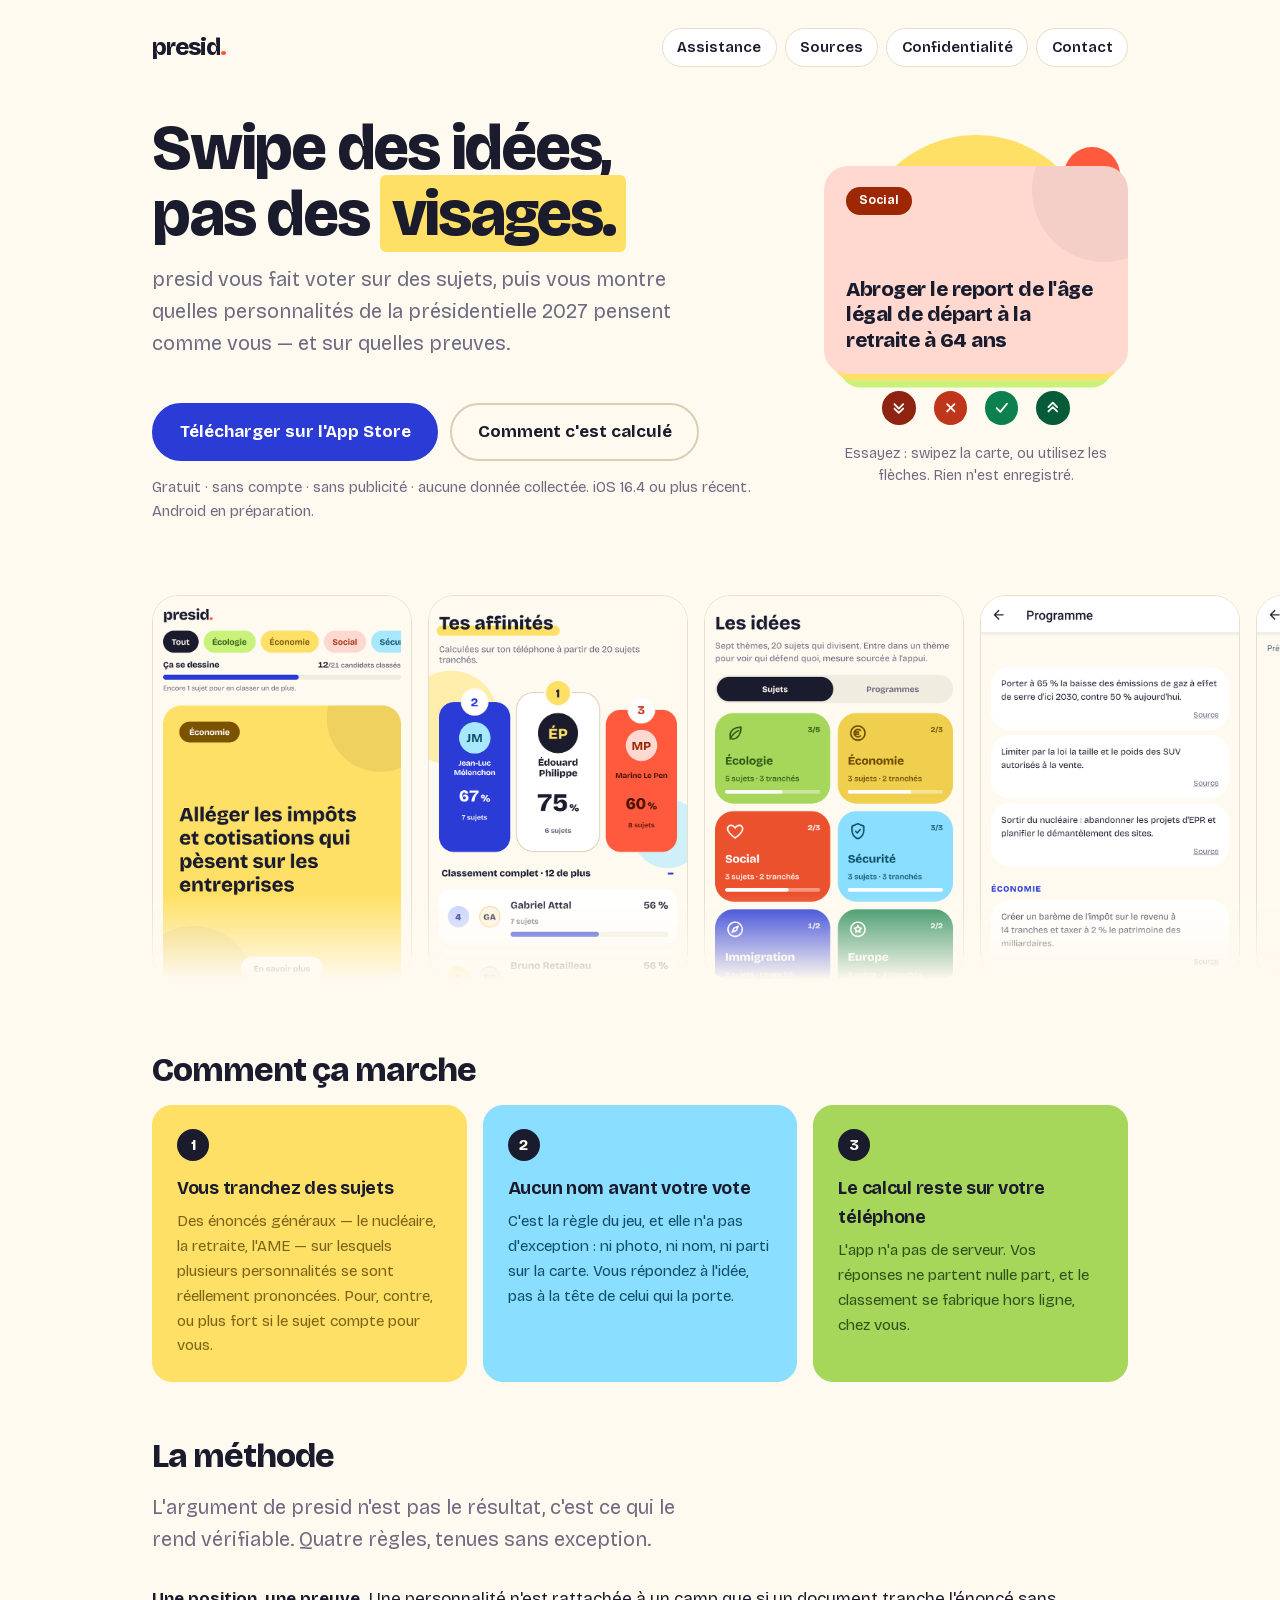
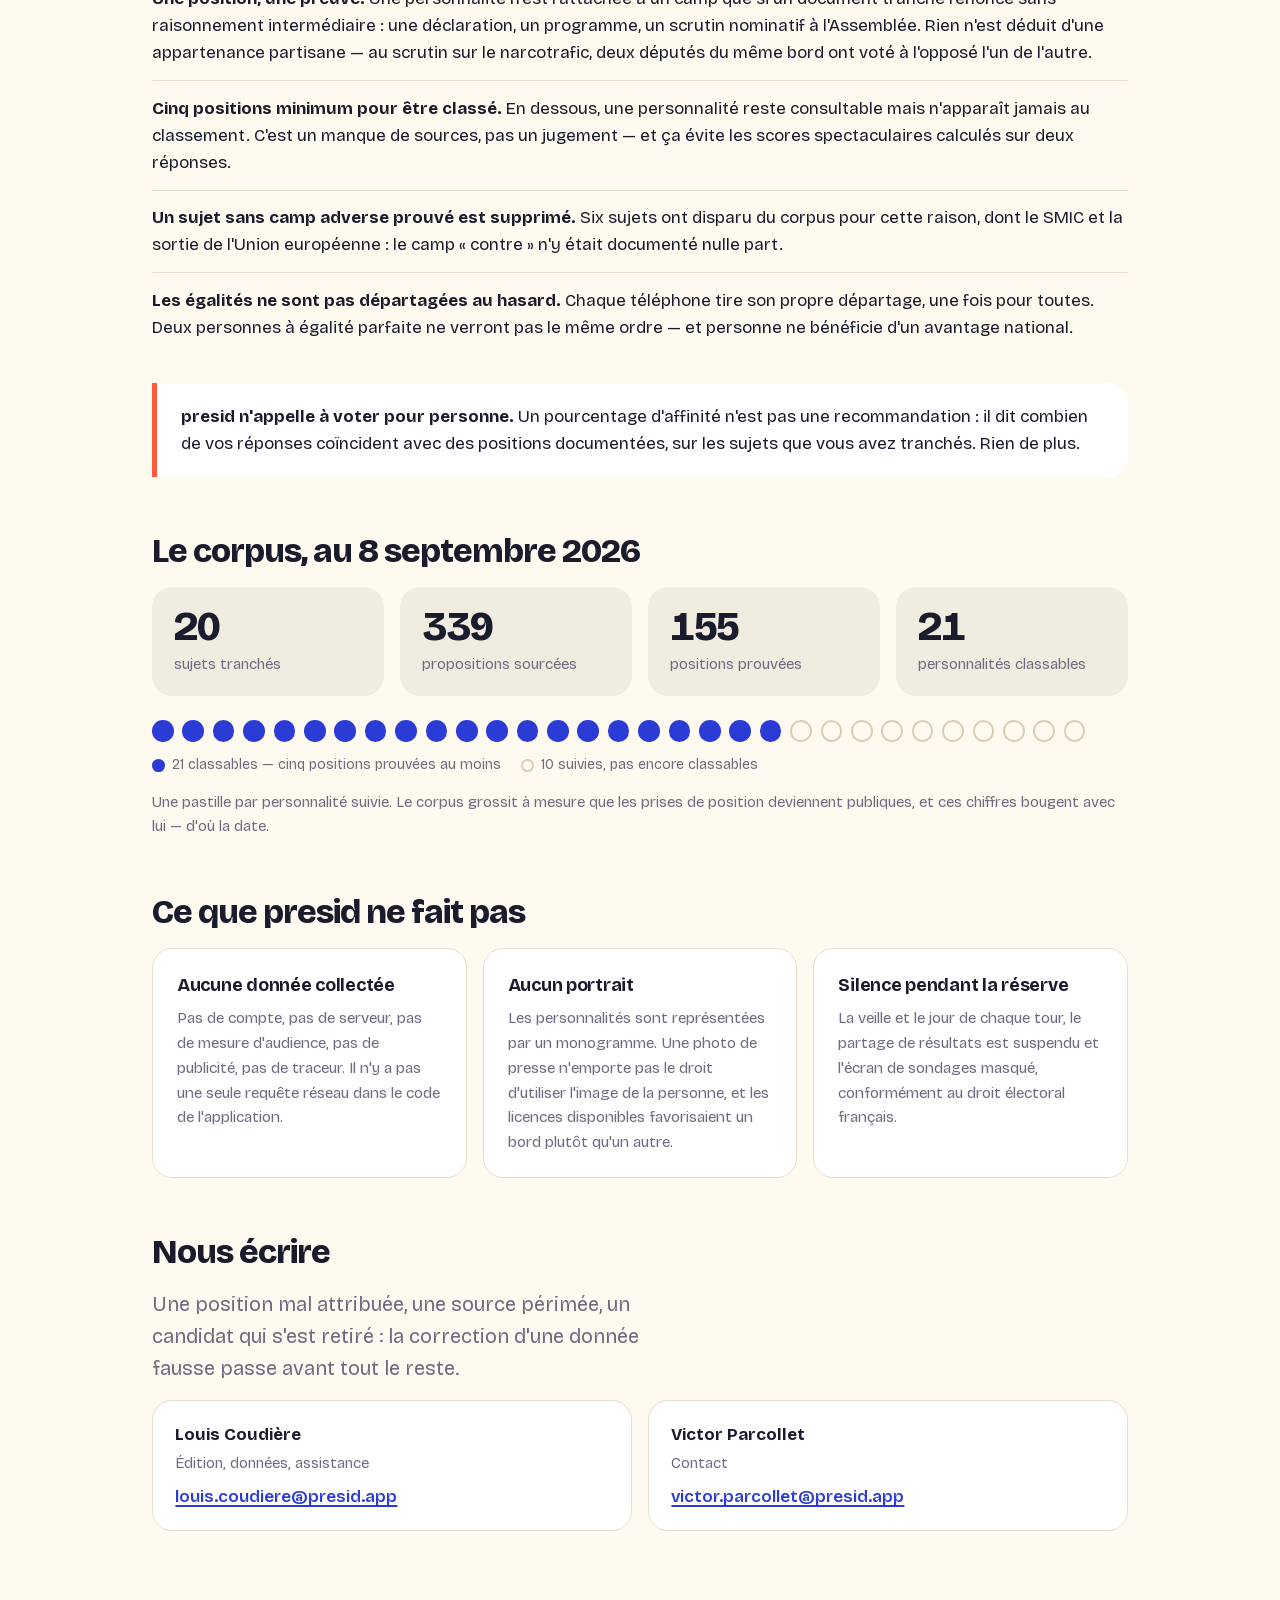
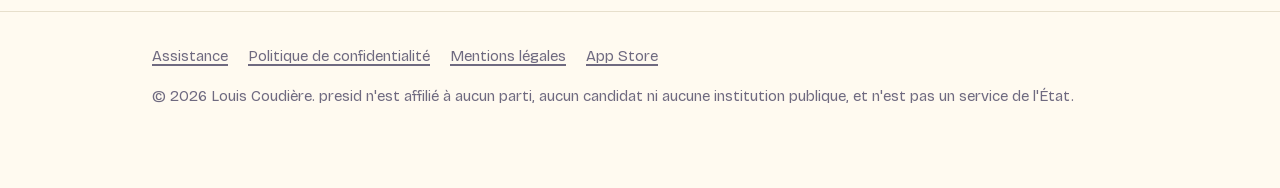
==== commit ee2745a6: "site: la page sources, et le lien qui y mène Google Play a refusé la fiche le 21/09 au motif que la " ====
--- a/index.html
+++ b/index.html
@@ -38,6 +38,7 @@
     <a class="marque" href="index.html">presid<span class="point">.</span></a>
     <nav class="nav">
       <a href="assistance.html">Assistance</a>
+      <a href="sources.html">Sources</a>
       <a href="confidentialite.html">Confidentialité</a>
       <a href="#contact">Contact</a>
     </nav>
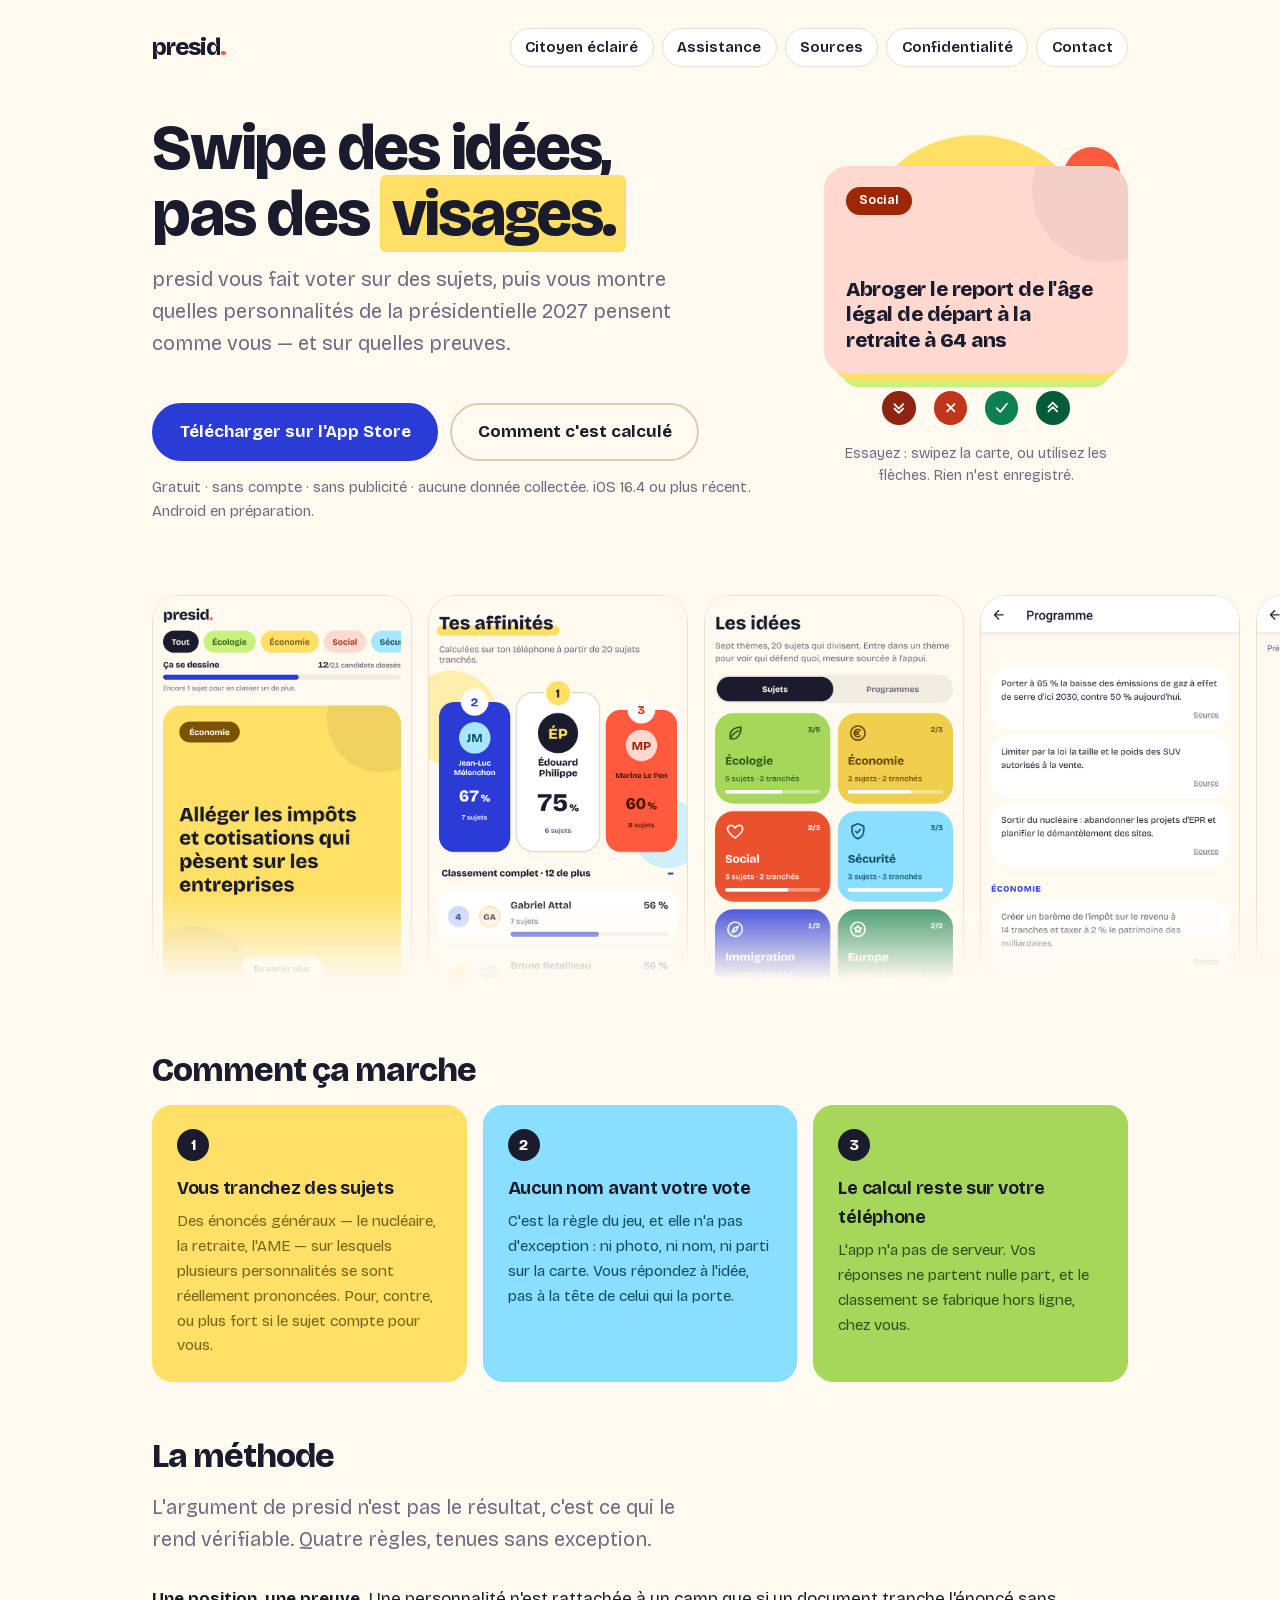
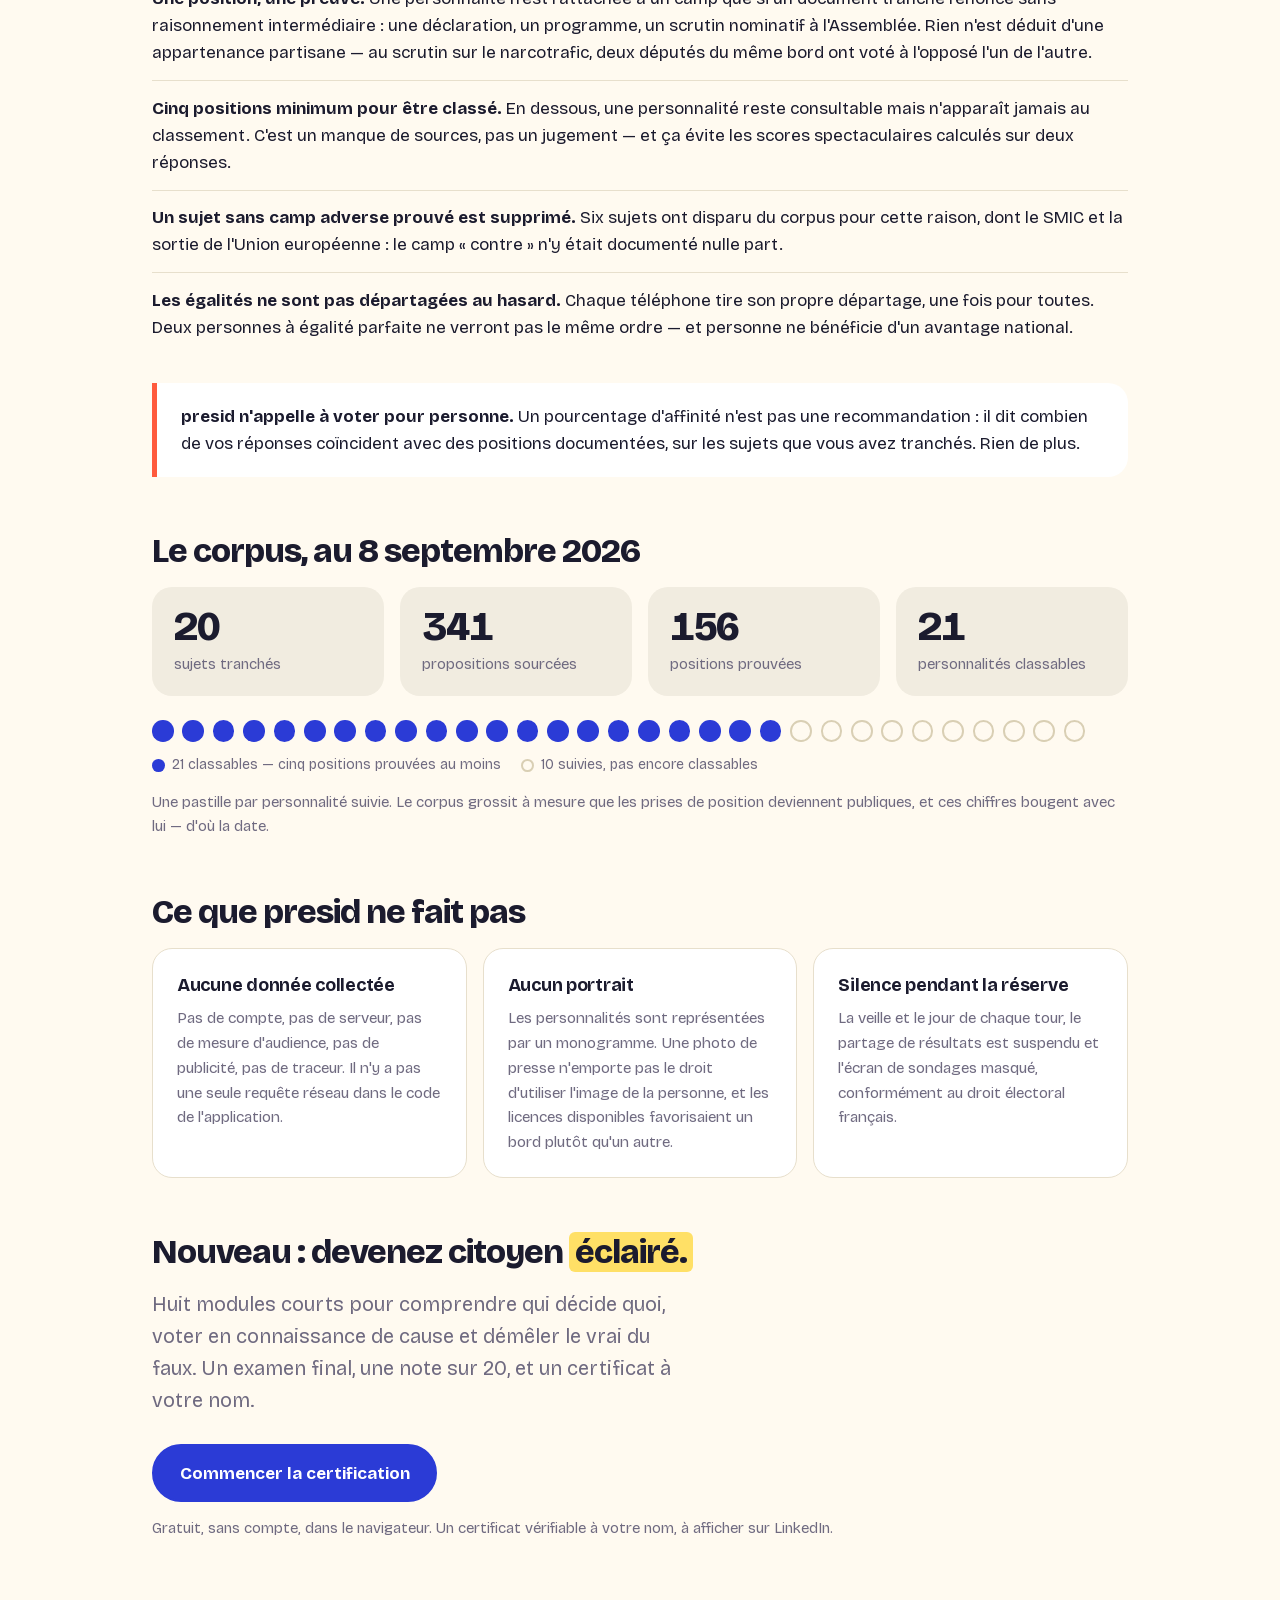
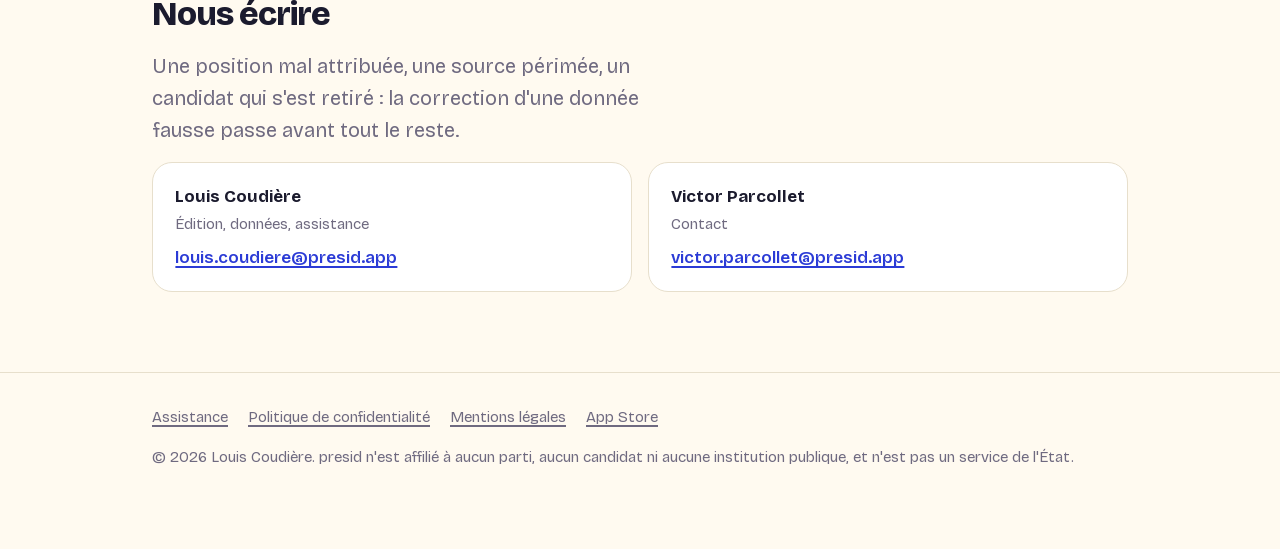
==== commit a95c0cd6: "site: la certification Citoyen éclairé, vérifiable et en ligne - /citoyen : 8 modules, examen de 40 " ====
--- a/index.html
+++ b/index.html
@@ -37,6 +37,7 @@
   <div class="enveloppe entete-rangee">
     <a class="marque" href="index.html">presid<span class="point">.</span></a>
     <nav class="nav">
+      <a href="citoyen.html">Citoyen éclairé</a>
       <a href="assistance.html">Assistance</a>
       <a href="sources.html">Sources</a>
       <a href="confidentialite.html">Confidentialité</a>
@@ -222,6 +223,18 @@
     </div>
   </section>
 
+  <section class="enveloppe riviere" id="citoyen">
+    <h2>Nouveau : devenez citoyen <span class="surligne">éclairé.</span></h2>
+    <p class="chapo">Huit modules courts pour comprendre qui décide quoi,
+      voter en connaissance de cause et démêler le vrai du faux. Un examen
+      final, une note sur 20, et un certificat à votre nom.</p>
+    <div class="actions">
+      <a class="bouton" href="citoyen.html">Commencer la certification</a>
+    </div>
+    <p class="sous-bouton">Gratuit, sans compte, dans le navigateur. Un
+      certificat vérifiable à votre nom, à afficher sur LinkedIn.</p>
+  </section>
+
   <section class="enveloppe riviere" id="contact">
     <h2>Nous écrire</h2>
     <p class="chapo">Une position mal attribuée, une source périmée, un
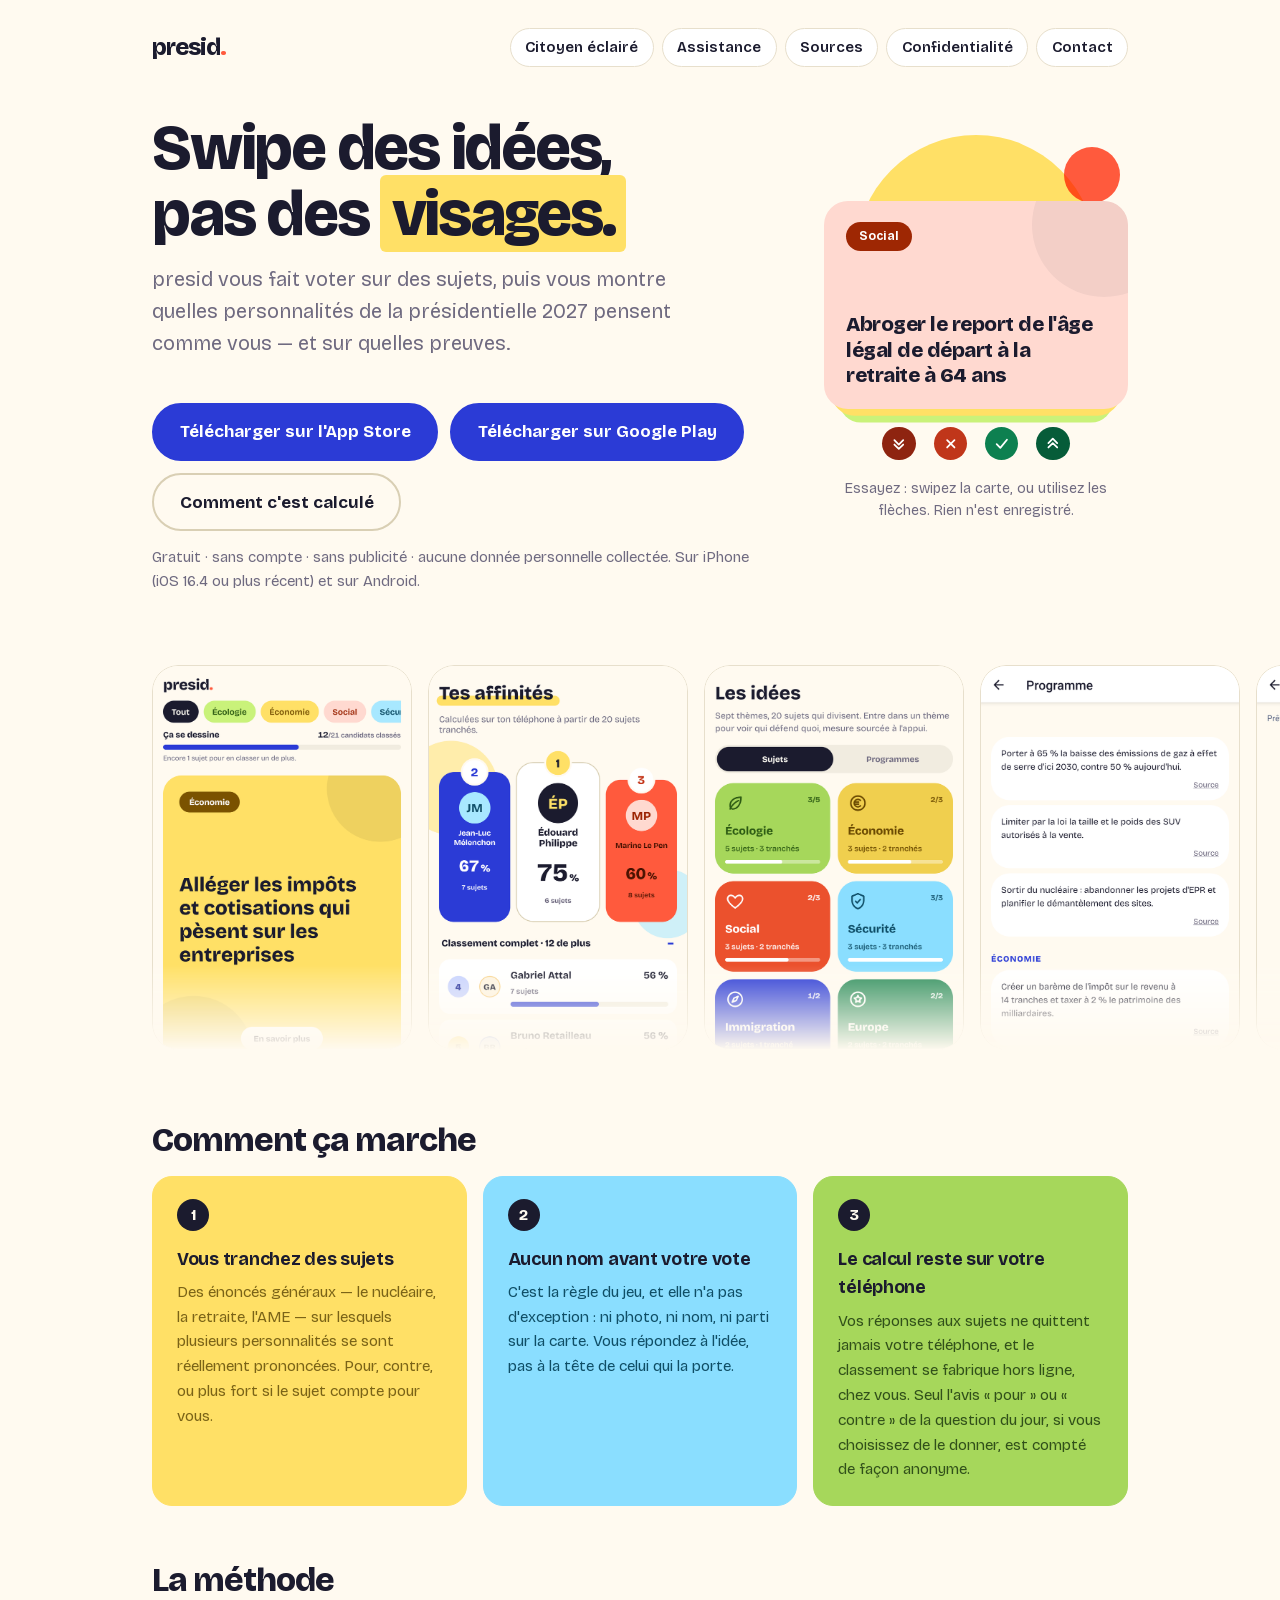
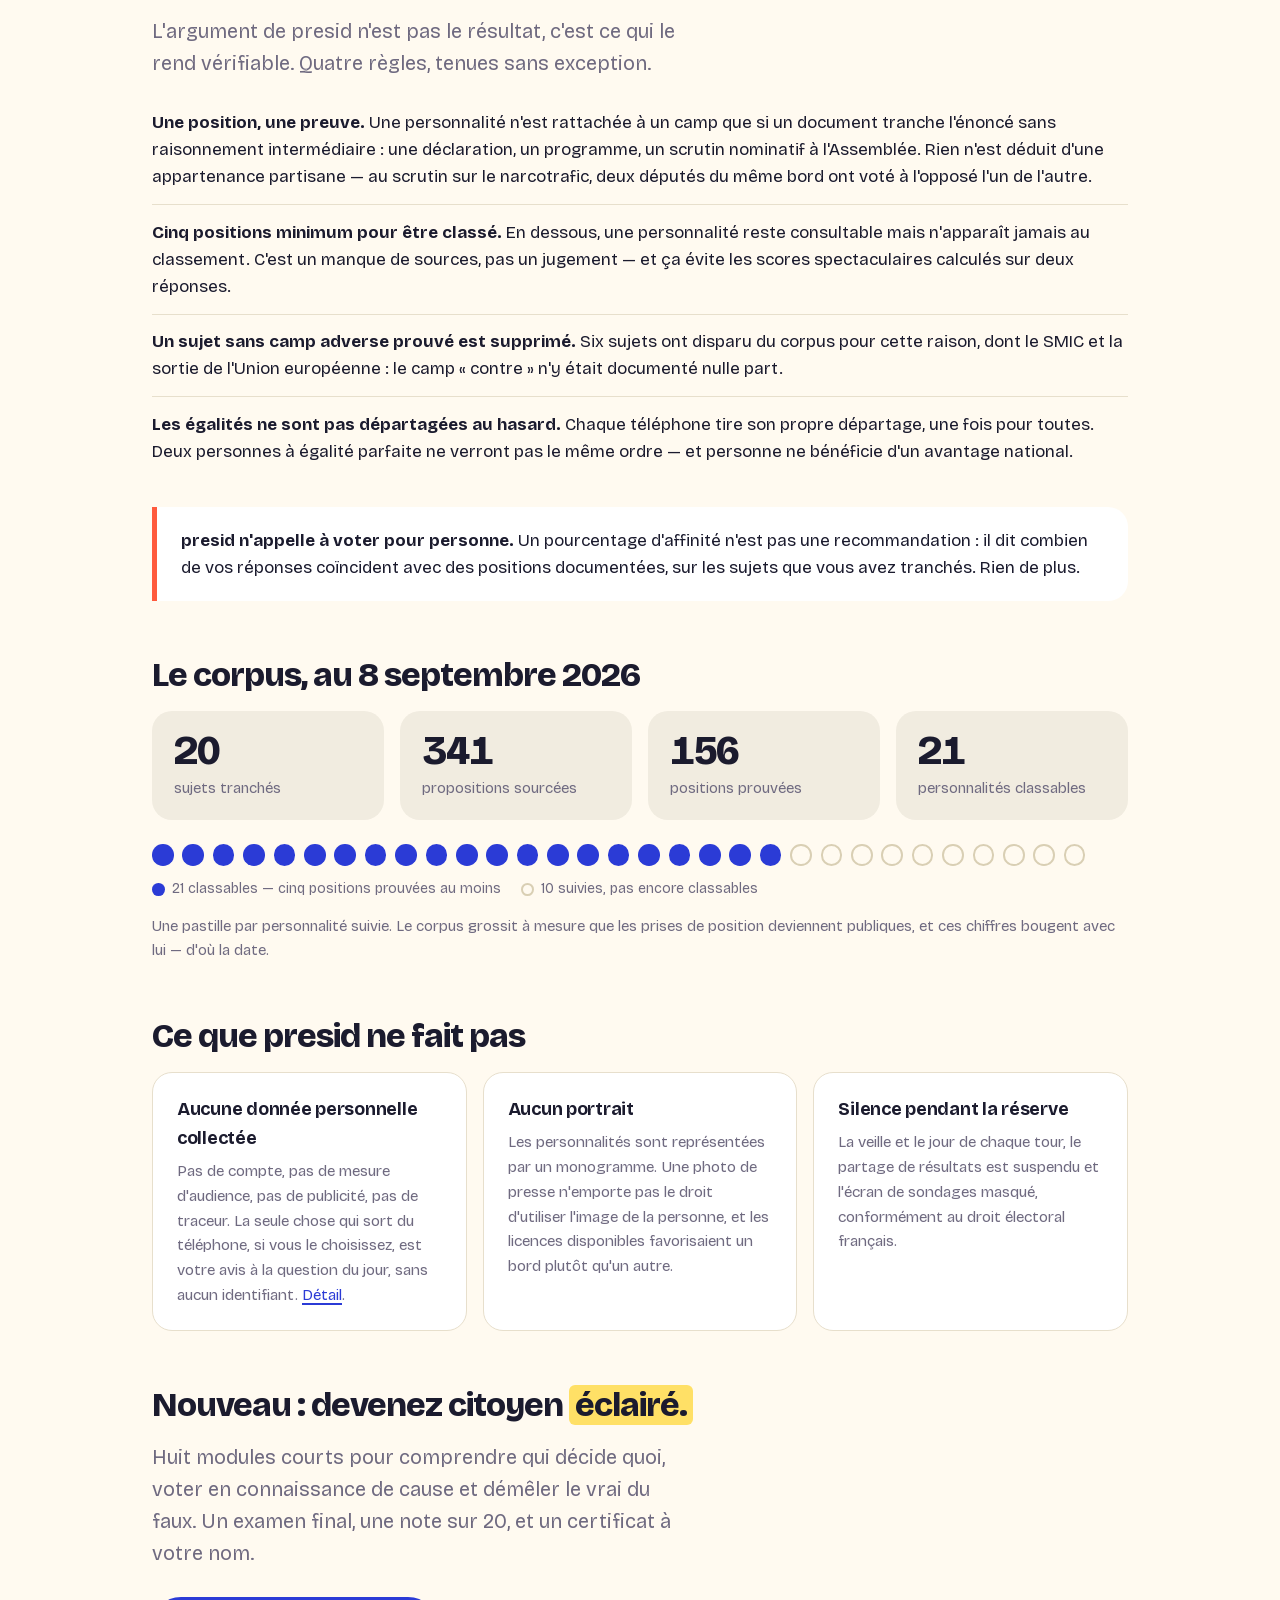
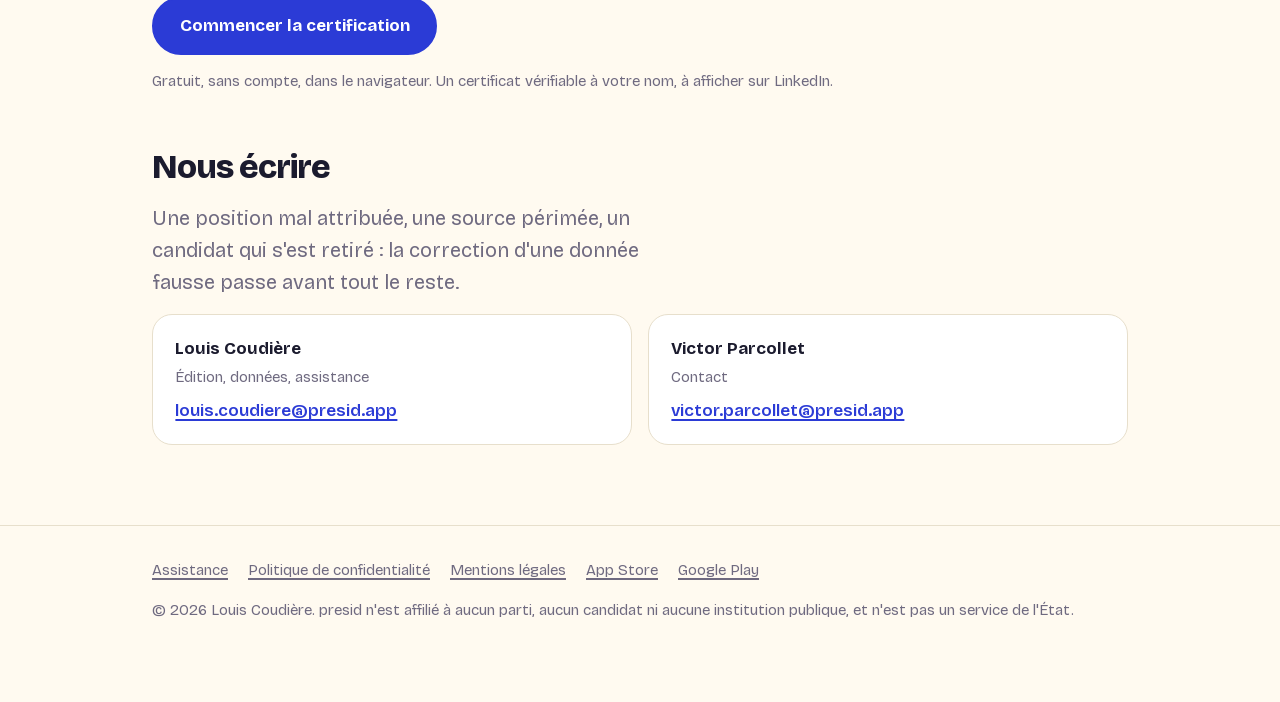
==== commit ce20ab3c: "site: lien Google Play, « aucune donnée personnelle » et la question du jour expliquée Déjà en ligne" ====
--- a/index.html
+++ b/index.html
@@ -5,7 +5,7 @@
 <meta name="viewport" content="width=device-width, initial-scale=1">
 <meta name="color-scheme" content="light">
 <title>presid — situez vos idées avant 2027</title>
-<meta name="description" content="presid compare vos réponses aux positions publiques et sourcées des personnalités de la présidentielle 2027. Aucune donnée collectée, aucun compte, aucun serveur.">
+<meta name="description" content="presid compare vos réponses aux positions publiques et sourcées des personnalités de la présidentielle 2027. Aucune donnée personnelle collectée, aucun compte.">
 <link rel="canonical" href="https://presid.app/">
 <link rel="icon" href="images/icone.png" type="image/png">
 <link rel="apple-touch-icon" href="images/icone.png">
@@ -56,10 +56,11 @@
       sur quelles preuves.</p>
     <div class="actions">
       <a class="bouton" href="https://apps.apple.com/fr/app/id6800288453">Télécharger sur l'App&nbsp;Store</a>
+      <a class="bouton" href="https://play.google.com/store/apps/details?id=com.louis.coudiere.presid">Télécharger sur Google&nbsp;Play</a>
       <a class="bouton fantome" href="#methode">Comment c'est calculé</a>
     </div>
-    <p class="sous-bouton">Gratuit · sans compte · sans publicité · aucune donnée collectée.
-      iOS&nbsp;16.4 ou plus récent. Android en préparation.</p>
+    <p class="sous-bouton">Gratuit · sans compte · sans publicité · aucune donnée personnelle collectée.
+      Sur iPhone (iOS&nbsp;16.4 ou plus récent) et sur Android.</p>
     <div class="deck">
       <div class="pile" role="group" aria-label="Un sujet à trancher" aria-describedby="mode-emploi-deck" tabindex="0">
         <article class="sujet social"><span class="theme">Social</span><p>Abroger le report de l&#x27;âge légal de départ à la retraite à 64 ans</p></article>
@@ -109,8 +110,10 @@
       <div class="carte vert">
         <div class="numero">3</div>
         <h3>Le calcul reste sur votre téléphone</h3>
-        <p>L'app n'a pas de serveur. Vos réponses ne partent nulle part, et
-          le classement se fabrique hors ligne, chez vous.</p>
+        <p>Vos réponses aux sujets ne quittent jamais votre téléphone, et le
+          classement se fabrique hors ligne, chez vous. Seul l'avis « pour » ou
+          « contre » de la question du jour, si vous choisissez de le donner,
+          est compté de façon anonyme.</p>
       </div>
     </div>
   </section>
@@ -203,10 +206,11 @@
     <h2>Ce que presid ne fait pas</h2>
     <div class="grille">
       <div class="carte">
-        <h3>Aucune donnée collectée</h3>
-        <p>Pas de compte, pas de serveur, pas de mesure d'audience, pas de
-          publicité, pas de traceur. Il n'y a pas une seule requête réseau dans
-          le code de l'application.</p>
+        <h3>Aucune donnée personnelle collectée</h3>
+        <p>Pas de compte, pas de mesure d'audience, pas de publicité, pas de
+          traceur. La seule chose qui sort du téléphone, si vous le choisissez,
+          est votre avis à la question du jour, sans aucun identifiant.
+          <a href="confidentialite.html">Détail</a>.</p>
       </div>
       <div class="carte">
         <h3>Aucun portrait</h3>
@@ -263,6 +267,7 @@
       <a href="confidentialite.html">Politique de confidentialité</a>
       <a href="mentions-legales.html">Mentions légales</a>
       <a href="https://apps.apple.com/fr/app/id6800288453">App Store</a>
+      <a href="https://play.google.com/store/apps/details?id=com.louis.coudiere.presid">Google Play</a>
     </div>
     <p>© 2026 Louis Coudière. presid n'est affilié à aucun parti, aucun
       candidat ni aucune institution publique, et n'est pas un service de
